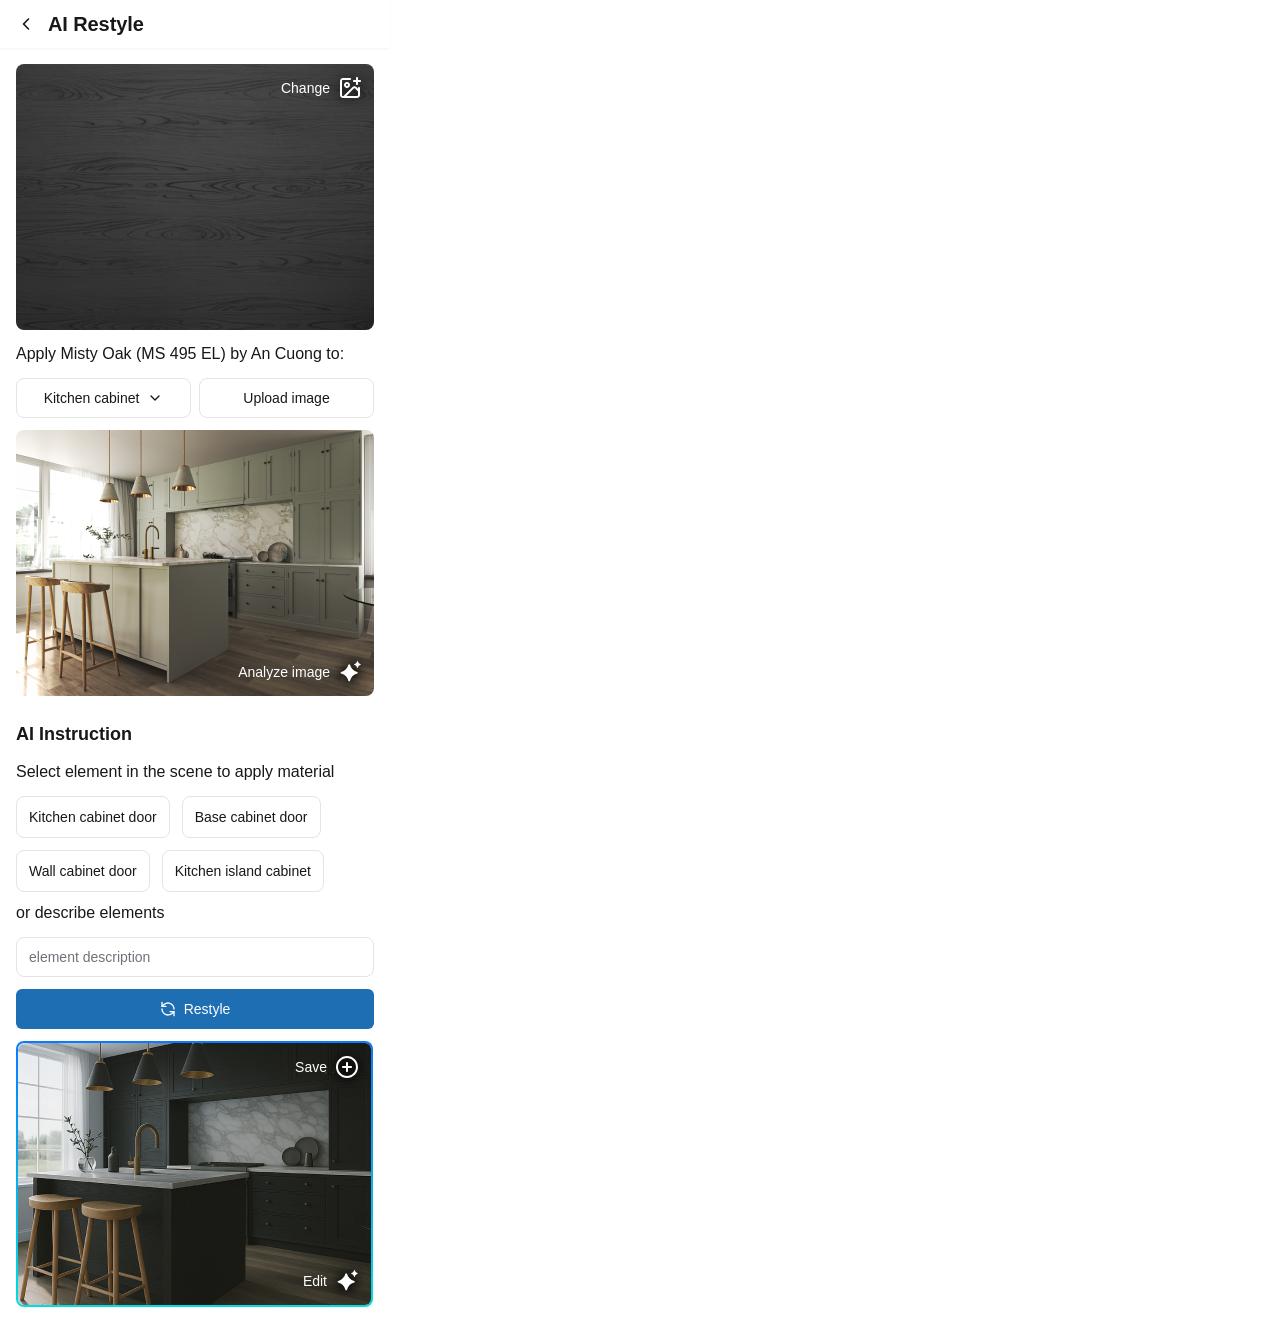
==== ai-restyle/index.html @ 84a495b2 "Initial commit: Add all files" ====
<!DOCTYPE html>
<html lang="en">
<head>
  <meta charset="UTF-8">
  <meta http-equiv="X-UA-Compatible" content="IE=edge">
  <meta name="viewport" content="width=device-width, initial-scale=1.0">
  <link rel="stylesheet" href="./vars.css">
  <link rel="stylesheet" href="./style.css">
  
  
  <style>
   a,
   button,
   input,
   select,
   h1,
   h2,
   h3,
   h4,
   h5,
   * {
       box-sizing: border-box;
       margin: 0;
       padding: 0;
       border: none;
       text-decoration: none;
       background: none;
   
       -webkit-font-smoothing: antialiased;
   }
   
   menu, ol, ul {
       list-style-type: none;
       margin: 0;
       padding: 0;
   }
   </style>
  <title>Document</title>
</head>
<body>
  <div class="restyle">
    <div class="nav-bar-top">
      <div class="header-1280">
        <img class="back-icon" src="back-icon0.svg" />
        <div class="ai-restyle">AI Restyle</div>
      </div>
    </div>
    <div class="content">
      <div class="image">
        <img class="image2" src="image1.png" />
        <div class="button">
          <input type="file" id="first-image-upload" accept="image/*" style="display: none;">
          <label for="first-image-upload" class="change-label">
            <div class="change">Change</div>
            <div class="icon-wrapper">
              <img class="icon-image-plus" src="icon-image-plus0.svg" />
            </div>
          </label>
        </div>
      </div>
      <div class="apply-misty-oak-ms-495-el-by-an-cuong-to">
        Apply Misty Oak (MS 495 EL) by An Cuong to:
      </div>
      <div class="content2">
        <div class="button2 dropdown">
          <div class="kitchen-cabinet">Kitchen cabinet</div>
          <img class="icon-chevron-down" src="icon-chevron-down0.svg" />
          <div class="dropdown-menu">
            <div class="dropdown-item">Kitchen cabinet</div>
            <div class="dropdown-item">Living room cabinet</div>
            <div class="dropdown-item">Bedroom cabinet</div>
            <div class="dropdown-item">Bathroom cabinet</div>
            <div class="dropdown-item">Office cabinet</div>
          </div>
        </div>
        <div class="button3">
          <input type="file" id="image-upload" accept="image/*" style="display: none;">
          <label for="image-upload" class="upload-label">
            <div class="continue">Upload image</div>
          </label>
        </div>
      </div>
      <div class="image">
        <img class="image2" src="image3.png" />
        <div class="button4">
          <div class="analyze-image">Analyze image</div>
          <div class="icon-wrapper">
            <img class="clik-ai-icon" src="clik-ai-icon0.svg" />
          </div>
        </div>
      </div>
      <div class="ai">
        <div class="ai-instruction">AI Instruction</div>
        <div class="select-element-in-the-scene-to-apply-material">
          Select element in the scene to apply material
        </div>
        <div class="list">
          <div class="item">
            <div class="kitchen-cabinet-door">Kitchen cabinet door</div>
          </div>
          <div class="item">
            <div class="base-cabinet-door">Base cabinet door</div>
          </div>
          <div class="item">
            <div class="wall-cabinet-door">Wall cabinet door</div>
          </div>
          <div class="item">
            <div class="kitchen-island-cabinet">Kitchen island cabinet</div>
          </div>
        </div>
        <div class="or-describe-elements">or describe elements</div>
        <div class="button5">
          <input type="text" class="element-description" placeholder="element description">
        </div>
        <div class="button6">
          <img class="icon-refresh-ccw" src="icon-refresh-ccw0.svg" />
          <div class="login-with-email">Restyle</div>
        </div>
        <div class="image3">
          <img class="image4" src="image5.png" />
          <div class="button7">
            <div class="edit">Edit</div>
            <div class="icon-wrapper">
              <img class="clik-ai-icon2" src="clik-ai-icon1.svg" />
            </div>
          </div>
          <div class="button">
            <div class="save">Save</div>
            <div class="icon-wrapper">
              <img class="icon-plus-circle" src="icon-plus-circle0.svg" />
            </div>
          </div>
        </div>
      </div>
    </div>
  </div>
  
  <script>
    document.addEventListener('DOMContentLoaded', function() {
      // Xử lý dropdown
      const dropdown = document.querySelector('.dropdown');
      const dropdownItems = document.querySelectorAll('.dropdown-item');
      const selectedText = dropdown.querySelector('.kitchen-cabinet');

      dropdown.addEventListener('click', function(e) {
        e.stopPropagation();
        this.classList.toggle('active');
      });

      dropdownItems.forEach(item => {
        item.addEventListener('click', function(e) {
          e.stopPropagation();
          selectedText.textContent = this.textContent;
          dropdown.classList.remove('active');
        });
      });

      // Đóng dropdown khi click ra ngoài
      document.addEventListener('click', function() {
        dropdown.classList.remove('active');
      });

      // Xử lý upload ảnh cho nút Change
      const firstImageUpload = document.getElementById('first-image-upload');
      const firstPreviewImage = document.querySelectorAll('.image2')[0];

      firstImageUpload.addEventListener('change', function(e) {
        const file = e.target.files[0];
        if (file) {
          // Kiểm tra xem file có phải là ảnh không
          if (!file.type.startsWith('image/')) {
            alert('Please select an image file');
            return;
          }

          // Kiểm tra kích thước file (giới hạn 5MB)
          if (file.size > 5 * 1024 * 1024) {
            alert('File size should be less than 5MB');
            return;
          }

          const reader = new FileReader();
          reader.onload = function(e) {
            firstPreviewImage.src = e.target.result;
          };
          reader.readAsDataURL(file);
        }
      });

      // Xử lý upload ảnh cho nút Upload image
      const imageUpload = document.getElementById('image-upload');
      const previewImage = document.querySelectorAll('.image2')[1];

      imageUpload.addEventListener('change', function(e) {
        const file = e.target.files[0];
        if (file) {
          // Kiểm tra xem file có phải là ảnh không
          if (!file.type.startsWith('image/')) {
            alert('Please select an image file');
            return;
          }

          // Kiểm tra kích thước file (giới hạn 5MB)
          if (file.size > 5 * 1024 * 1024) {
            alert('File size should be less than 5MB');
            return;
          }

          const reader = new FileReader();
          reader.onload = function(e) {
            previewImage.src = e.target.result;
          };
          reader.readAsDataURL(file);
        }
      });

      // Xử lý items
      const items = document.querySelectorAll('.item');
      
      items.forEach(item => {
        item.addEventListener('click', function() {
          this.classList.toggle('selected');
        });
      });
    });
  </script>
</body>
</html>
---- ai-restyle/vars.css ----
/* Figma Styles of your File */
:root {
  /* Colors */
  --bg-picture: linear-gradient(
    180deg,
    rgba(24, 27, 52, 1) 0%,
    rgba(24, 27, 52, 0.8) 12.5%,
    rgba(24, 27, 52, 0.8) 73.95833134651184%,
    rgba(24, 27, 52, 1) 100%
  );
  --glass1: linear-gradient(
      205.56deg,
      rgba(0, 232, 204, 0.1) 0%,
      rgba(255, 255, 255, 0) 100%
    ),
    linear-gradient(
      to left,
      rgba(255, 255, 255, 0.12),
      rgba(255, 255, 255, 0.12)
    );
  --glass2: linear-gradient(
      205.56deg,
      rgba(232, 153, 0, 0.1) 0%,
      rgba(255, 255, 255, 0) 100%
    ),
    linear-gradient(
      to left,
      rgba(255, 255, 255, 0.12),
      rgba(255, 255, 255, 0.12)
    );
  --glass3: linear-gradient(
      205.56deg,
      rgba(116, 0, 232, 0.1) 0%,
      rgba(255, 255, 255, 0) 100%
    ),
    linear-gradient(
      to left,
      rgba(255, 255, 255, 0.12),
      rgba(255, 255, 255, 0.12)
    );
  --red: #d62a13;
  --bg-lv2: #2d2d2d;
  --moodboard-shade-02: #222222;
  --moodboard-shade-02-5: rgba(34, 34, 34, 0.05);
  --moodboard-shade-02-10: rgba(34, 34, 34, 0.1);
  --moodboard-neutral-01: #f7f7f7;
  --moodboard-neutral-02: #ebebeb;
  --moodboard-neutral-03: #dddddd;
  --moodboard-neutral-04: #d3d3d3;
  --moodboard-neutral-05: #c2c2c2;
  --moodboard-neutral-06: #b0b0b0;
  --moodboard-neutral-07: #717171;
  --moodboard-neutral-08: #5e5e5e;
  --moodboard-primary-01: #f6475f;
  --moodboard-primary-02: #ff385c;
  --moodboard-gradient-01: radial-gradient(
      closest-side,
      rgba(235, 76, 96, 1) 0%,
      rgba(235, 76, 96, 1) 48.44162464141846%,
      rgba(235, 76, 96, 1) 100%
    ),
    radial-gradient(
      closest-side,
      rgba(199, 45, 101, 1) 0%,
      rgba(210, 55, 96, 1) 48.44162464141846%,
      rgba(210, 55, 85, 1) 100%
    ),
    radial-gradient(
      closest-side,
      rgba(199, 45, 101, 1) 0%,
      rgba(210, 55, 96, 1) 48.44162464141846%,
      rgba(210, 55, 85, 1) 100%
    );
  --moodboard-gradient-02: radial-gradient(
    closest-side,
    rgba(211, 55, 83, 1) 0%,
    rgba(209, 54, 96, 1) 52.83483862876892%,
    rgba(199, 45, 101, 1) 100%
  );
  --moodboard-gradient-03: radial-gradient(
      closest-side,
      rgba(199, 45, 101, 1) 0%,
      rgba(210, 55, 96, 1) 48.44162464141846%,
      rgba(210, 55, 85, 1) 100%
    ),
    radial-gradient(
      closest-side,
      rgba(199, 45, 101, 1) 0%,
      rgba(210, 55, 96, 1) 48.44162464141846%,
      rgba(210, 55, 85, 1) 100%
    );
  --moodboard-error-01: #fef8f6;
  --moodboard-error-02: #c13515;
  --moodboard-accent-01: #f6d7df;
  --moodboard-accent-02: #d03660;
  --moodboard-discounts: #008a05;
  --moodboard-link: #004cc4;
  --moodboard-shade-01: #ffffff;
  --gradient-blue-cyan: linear-gradient(
    180deg,
    rgba(10, 122, 255, 1) 0%,
    rgba(0, 223, 224, 1) 100%
  );
  --gradient-cyan-yellow: linear-gradient(
    180deg,
    rgba(0, 232, 233, 1) 0%,
    rgba(255, 191, 0, 1) 100%
  );
  --gradient-yellow-red: linear-gradient(
    180deg,
    rgba(255, 190, 0, 1) 0%,
    rgba(255, 74, 64, 1) 100%
  );
  --gradient-red-pink: linear-gradient(
    90.24deg,
    rgba(254, 73, 64, 1) 0%,
    rgba(250, 23, 214, 1) 100%
  );
  --gradient-pink-blue: linear-gradient(
    90.24deg,
    rgba(250, 23, 214, 1) 0%,
    rgba(64, 94, 254, 1) 100%
  );
  --txt-light-title-primary-181b34: #181b34;
  --txt-light-description: #222222;
  --txt-light-note: #dddddd;
  --txt-light-hightlight: #0071e3;
  --txt-dark-title-primary-f5f5f7: #f5f5f7;
  --txt-dark-description-eceff8: #eceff8;
  --txt-dark-highlight: #0a84ff;
  --bg-light-ffffff: #ffffff;
  --bg-light-primary-f5f5f7: #f5f5f7;
  --bg-light-secondary-eceff8: #eceff8;
  --bg-light-tertiary: #5a769d;
  --bg-dark-primary-181b34: #181b34;
  --views-recessed: linear-gradient(
      to left,
      rgba(208, 208, 208, 0.5),
      rgba(208, 208, 208, 0.5)
    ),
    linear-gradient(to left, rgba(0, 0, 0, 0.1), rgba(0, 0, 0, 0.1));
  --views-lighter: linear-gradient(
      to left,
      rgba(94, 94, 94, 0.13),
      rgba(94, 94, 94, 0.13)
    ),
    linear-gradient(
      to left,
      rgba(255, 255, 255, 0.07),
      rgba(255, 255, 255, 0.07)
    );
  --views-darker: linear-gradient(
      to left,
      rgba(0, 0, 0, 0.08),
      rgba(0, 0, 0, 0.08)
    ),
    linear-gradient(
      to left,
      rgba(214, 214, 214, 0.48),
      rgba(214, 214, 214, 0.48)
    );
  --views-ultra-dark: linear-gradient(
      to left,
      rgba(0, 0, 0, 0.1),
      rgba(0, 0, 0, 0.1)
    ),
    linear-gradient(
      to left,
      rgba(218, 218, 218, 0.92),
      rgba(218, 218, 218, 0.92)
    );
  --views-stroke-recessed-specular: rgba(0, 0, 0, 0);
  --windows-glass: rgba(128, 128, 128, 0.3);
  --windows-stroke-glass-specular: linear-gradient(
    156.52deg,
    rgba(255, 255, 255, 0.4) 0%,
    rgba(255, 255, 255, 0) 40.56868255138397%,
    rgba(255, 255, 255, 0) 57.43719935417175%,
    rgba(255, 255, 255, 0.1) 100%
  );
  --colors-red: #ff3b30;
  --colors-red-dark: #ff453a;
  --colors-orange: #ff9500;
  --colors-orange-dark: #ff9f0a;
  --colors-yellow: #ffcc00;
  --colors-yellow-dark: #ffd60a;
  --colors-green: #34c759;
  --colors-green-dark: #30d158;
  --colors-mint: #00c7be;
  --colors-mint-dark: #63e6e2;
  --colors-teal: #30b0c7;
  --colors-teal-dark: #40cbe0;
  --colors-cyan: #32ade6;
  --colors-cyan-dark: #64d2ff;
  --colors-blue: #007aff;
  --colors-blue-dark: #0a84ff;
  --colors-indigo: #5856d6;
  --colors-indigo-dark: #5e5ce6;
  --colors-purple: #af52de;
  --colors-purple-dark: #bf5af2;
  --colors-pink: #ff2d55;
  --colors-pink-dark: #ff375f;
  --colors-brown: #a2845e;
  --colors-brown-dark: #ac8e68;

  /* Fonts */
  /* Effects */
  --blur-shadow-big-box-shadow: 0px 40px 80px 0px rgba(0, 0, 0, 0.32),
    0px 6px 8px 0px rgba(0, 0, 0, 0.08);
  --blur-shadow-big-backdrop-filter: blur(50px);
  --blur-shadow-small-box-shadow: 0px 2px 4px 0px rgba(0, 0, 0, 0.16);
  --blur-shadow-small-backdrop-filter: blur(50px);
  --blur-shadow-medium-box-shadow: 0px 8px 16px 0px rgba(0, 0, 0, 0.32),
    0px 2px 4px 0px rgba(0, 0, 0, 0.08);
  --blur-shadow-medium-backdrop-filter: blur(50px);
  --shadow-blue-1-box-shadow: 0px 7px 15px 0px rgba(0, 98, 255, 0.1),
    0px 27px 27px 0px rgba(0, 98, 255, 0.09),
    0px 60px 36px 0px rgba(0, 98, 255, 0.05),
    0px 106px 42px 0px rgba(0, 98, 255, 0.01),
    0px 166px 46px 0px rgba(0, 98, 255, 0);
  --shadow-blue-1-backdrop-filter: blur(11px);
  --s2-box-shadow: 0px 1px 16px 0px rgba(0, 0, 0, 0.24);
  --s2-backdrop-filter: blur(24px);
  --icon-box-shadow: 0px 2px 8px 0px rgba(0, 0, 0, 0.8);
  --trip-showai-elevation-01-box-shadow: 0px 4px 18px 0px rgba(0, 0, 0, 0.17);
  --trip-showai-elevation-02-box-shadow: 0px 1px 5px -363px rgba(0, 0, 0, 0.19);
  --trip-showai-elevation-03-box-shadow: 0px 6px 16px 0px rgba(0, 0, 0, 0.12);
}
/* Figma Color Variables of your File */
[data-variable-collection-mode="darkmode"] {
  /* darkmode */
  --trip-gradien-01: #d33753;
  --min-light: #eeeeee;
  --stroke1: rgba(255, 255, 255, 0.18);
  --bg-02: #0c0c0c;
  --bg-blue1: #f2f8fe;
  --bg-blue2: #e6f1fc;
}

:root,
[data-collection-mode="mode-1"] {
  /* mode-1 */
  --color: #ffffff;
  --color-2: #ffffff;
  --color-3: #ffffff;
  --bg1: #383838;
  --clik-1: #1e6eb4;
  --clik-2: #28c8f0;
}

[data-material-theme-mode="light"] {
  /* light */
  --schemes-primary: #37618e;
  --schemes-surface-tint: #37618e;
  --schemes-on-primary: #ffffff;
  --schemes-primary-container: #d2e4ff;
  --schemes-on-primary-container: #1b4975;
  --schemes-secondary: #535f70;
  --schemes-on-secondary: #ffffff;
  --schemes-secondary-container: #d7e3f8;
  --schemes-on-secondary-container: #3c4858;
  --schemes-tertiary: #6b5778;
  --schemes-on-tertiary: #ffffff;
  --schemes-tertiary-container: #f3daff;
  --schemes-on-tertiary-container: #533f5f;
  --schemes-error: #ba1a1a;
  --schemes-on-error: #ffffff;
  --schemes-error-container: #ffdad6;
  --schemes-on-error-container: #93000a;
  --schemes-background: #f8f9ff;
  --schemes-on-background: #191c20;
  --schemes-surface: #f8f9ff;
  --schemes-on-surface: #191c20;
  --schemes-surface-variant: #dfe2eb;
  --schemes-on-surface-variant: #43474e;
  --schemes-outline: #73777f;
  --schemes-outline-variant: #c3c6cf;
  --schemes-shadow: #000000;
  --schemes-scrim: #000000;
  --schemes-inverse-surface: #2e3135;
  --schemes-inverse-on-surface: #eff0f7;
  --schemes-inverse-primary: #a1c9fd;
  --schemes-primary-fixed: #d2e4ff;
  --schemes-on-primary-fixed: #001c37;
  --schemes-primary-fixed-dim: #a1c9fd;
  --schemes-on-primary-fixed-variant: #1b4975;
  --schemes-secondary-fixed: #d7e3f8;
  --schemes-on-secondary-fixed: #101c2b;
  --schemes-secondary-fixed-dim: #bbc7db;
  --schemes-on-secondary-fixed-variant: #3c4858;
  --schemes-tertiary-fixed: #f3daff;
  --schemes-on-tertiary-fixed: #251431;
  --schemes-tertiary-fixed-dim: #d7bee4;
  --schemes-on-tertiary-fixed-variant: #533f5f;
  --schemes-surface-dim: #d8dae0;
  --schemes-surface-bright: #f8f9ff;
  --schemes-surface-container-lowest: #ffffff;
  --schemes-surface-container-low: #f2f3fa;
  --schemes-surface-container: #eceef4;
  --schemes-surface-container-high: #e7e8ee;
  --schemes-surface-container-highest: #e1e2e8;
  --state-layers-primary-opacity-08: rgba(55, 97, 142, 0.08);
  --state-layers-surface-tint-opacity-08: rgba(55, 97, 142, 0.08);
  --state-layers-on-primary-opacity-08: rgba(255, 255, 255, 0.08);
  --state-layers-primary-container-opacity-08: rgba(210, 228, 255, 0.08);
  --state-layers-on-primary-container-opacity-08: rgba(27, 73, 117, 0.08);
  --state-layers-secondary-opacity-08: rgba(83, 95, 112, 0.08);
  --state-layers-on-secondary-opacity-08: rgba(255, 255, 255, 0.08);
  --state-layers-secondary-container-opacity-08: rgba(215, 227, 248, 0.08);
  --state-layers-on-secondary-container-opacity-08: rgba(60, 72, 88, 0.08);
  --state-layers-tertiary-opacity-08: rgba(107, 87, 120, 0.08);
  --state-layers-on-tertiary-opacity-08: rgba(255, 255, 255, 0.08);
  --state-layers-tertiary-container-opacity-08: rgba(243, 218, 255, 0.08);
  --state-layers-on-tertiary-container-opacity-08: rgba(83, 63, 95, 0.08);
  --state-layers-error-opacity-08: rgba(186, 26, 26, 0.08);
  --state-layers-on-error-opacity-08: rgba(255, 255, 255, 0.08);
  --state-layers-error-container-opacity-08: rgba(255, 218, 214, 0.08);
  --state-layers-on-error-container-opacity-08: rgba(147, 0, 10, 0.08);
  --state-layers-background-opacity-08: rgba(248, 249, 255, 0.08);
  --state-layers-on-background-opacity-08: rgba(25, 28, 32, 0.08);
  --state-layers-surface-opacity-08: rgba(248, 249, 255, 0.08);
  --state-layers-on-surface-opacity-08: rgba(25, 28, 32, 0.08);
  --state-layers-surface-variant-opacity-08: rgba(223, 226, 235, 0.08);
  --state-layers-on-surface-variant-opacity-08: rgba(67, 71, 78, 0.08);
  --state-layers-outline-opacity-08: rgba(115, 119, 127, 0.08);
  --state-layers-outline-variant-opacity-08: rgba(195, 198, 207, 0.08);
  --state-layers-shadow-opacity-08: rgba(0, 0, 0, 0.08);
  --state-layers-scrim-opacity-08: rgba(0, 0, 0, 0.08);
  --state-layers-inverse-surface-opacity-08: rgba(46, 49, 53, 0.08);
  --state-layers-inverse-on-surface-opacity-08: rgba(239, 240, 247, 0.08);
  --state-layers-inverse-primary-opacity-08: rgba(161, 201, 253, 0.08);
  --state-layers-primary-fixed-opacity-08: rgba(210, 228, 255, 0.08);
  --state-layers-on-primary-fixed-opacity-08: rgba(0, 28, 55, 0.08);
  --state-layers-primary-fixed-dim-opacity-08: rgba(161, 201, 253, 0.08);
  --state-layers-on-primary-fixed-variant-opacity-08: rgba(27, 73, 117, 0.08);
  --state-layers-secondary-fixed-opacity-08: rgba(215, 227, 248, 0.08);
  --state-layers-on-secondary-fixed-opacity-08: rgba(16, 28, 43, 0.08);
  --state-layers-secondary-fixed-dim-opacity-08: rgba(187, 199, 219, 0.08);
  --state-layers-on-secondary-fixed-variant-opacity-08: rgba(60, 72, 88, 0.08);
  --state-layers-tertiary-fixed-opacity-08: rgba(243, 218, 255, 0.08);
  --state-layers-on-tertiary-fixed-opacity-08: rgba(37, 20, 49, 0.08);
  --state-layers-tertiary-fixed-dim-opacity-08: rgba(215, 190, 228, 0.08);
  --state-layers-on-tertiary-fixed-variant-opacity-08: rgba(83, 63, 95, 0.08);
  --state-layers-surface-dim-opacity-08: rgba(216, 218, 224, 0.08);
  --state-layers-surface-bright-opacity-08: rgba(248, 249, 255, 0.08);
  --state-layers-surface-container-lowest-opacity-08: rgba(255, 255, 255, 0.08);
  --state-layers-surface-container-low-opacity-08: rgba(242, 243, 250, 0.08);
  --state-layers-surface-container-opacity-08: rgba(236, 238, 244, 0.08);
  --state-layers-surface-container-high-opacity-08: rgba(231, 232, 238, 0.08);
  --state-layers-surface-container-highest-opacity-08: rgba(
    225,
    226,
    232,
    0.08
  );
  --state-layers-primary-opacity-10: rgba(55, 97, 142, 0.1);
  --state-layers-surface-tint-opacity-10: rgba(55, 97, 142, 0.1);
  --state-layers-on-primary-opacity-10: rgba(255, 255, 255, 0.1);
  --state-layers-primary-container-opacity-10: rgba(210, 228, 255, 0.1);
  --state-layers-on-primary-container-opacity-10: rgba(27, 73, 117, 0.1);
  --state-layers-secondary-opacity-10: rgba(83, 95, 112, 0.1);
  --state-layers-on-secondary-opacity-10: rgba(255, 255, 255, 0.1);
  --state-layers-secondary-container-opacity-10: rgba(215, 227, 248, 0.1);
  --state-layers-on-secondary-container-opacity-10: rgba(60, 72, 88, 0.1);
  --state-layers-tertiary-opacity-10: rgba(107, 87, 120, 0.1);
  --state-layers-on-tertiary-opacity-10: rgba(255, 255, 255, 0.1);
  --state-layers-tertiary-container-opacity-10: rgba(243, 218, 255, 0.1);
  --state-layers-on-tertiary-container-opacity-10: rgba(83, 63, 95, 0.1);
  --state-layers-error-opacity-10: rgba(186, 26, 26, 0.1);
  --state-layers-on-error-opacity-10: rgba(255, 255, 255, 0.1);
  --state-layers-error-container-opacity-10: rgba(255, 218, 214, 0.1);
  --state-layers-on-error-container-opacity-10: rgba(147, 0, 10, 0.1);
  --state-layers-background-opacity-10: rgba(248, 249, 255, 0.1);
  --state-layers-on-background-opacity-10: rgba(25, 28, 32, 0.1);
  --state-layers-surface-opacity-10: rgba(248, 249, 255, 0.1);
  --state-layers-on-surface-opacity-10: rgba(25, 28, 32, 0.1);
  --state-layers-surface-variant-opacity-10: rgba(223, 226, 235, 0.1);
  --state-layers-on-surface-variant-opacity-10: rgba(67, 71, 78, 0.1);
  --state-layers-outline-opacity-10: rgba(115, 119, 127, 0.1);
  --state-layers-outline-variant-opacity-10: rgba(195, 198, 207, 0.1);
  --state-layers-shadow-opacity-10: rgba(0, 0, 0, 0.1);
  --state-layers-scrim-opacity-10: rgba(0, 0, 0, 0.1);
  --state-layers-inverse-surface-opacity-10: rgba(46, 49, 53, 0.1);
  --state-layers-inverse-on-surface-opacity-10: rgba(239, 240, 247, 0.1);
  --state-layers-inverse-primary-opacity-10: rgba(161, 201, 253, 0.1);
  --state-layers-primary-fixed-opacity-10: rgba(210, 228, 255, 0.1);
  --state-layers-on-primary-fixed-opacity-10: rgba(0, 28, 55, 0.1);
  --state-layers-primary-fixed-dim-opacity-10: rgba(161, 201, 253, 0.1);
  --state-layers-on-primary-fixed-variant-opacity-10: rgba(27, 73, 117, 0.1);
  --state-layers-secondary-fixed-opacity-10: rgba(215, 227, 248, 0.1);
  --state-layers-on-secondary-fixed-opacity-10: rgba(16, 28, 43, 0.1);
  --state-layers-secondary-fixed-dim-opacity-10: rgba(187, 199, 219, 0.1);
  --state-layers-on-secondary-fixed-variant-opacity-10: rgba(60, 72, 88, 0.1);
  --state-layers-tertiary-fixed-opacity-10: rgba(243, 218, 255, 0.1);
  --state-layers-on-tertiary-fixed-opacity-10: rgba(37, 20, 49, 0.1);
  --state-layers-tertiary-fixed-dim-opacity-10: rgba(215, 190, 228, 0.1);
  --state-layers-on-tertiary-fixed-variant-opacity-10: rgba(83, 63, 95, 0.1);
  --state-layers-surface-dim-opacity-10: rgba(216, 218, 224, 0.1);
  --state-layers-surface-bright-opacity-10: rgba(248, 249, 255, 0.1);
  --state-layers-surface-container-lowest-opacity-10: rgba(255, 255, 255, 0.1);
  --state-layers-surface-container-low-opacity-10: rgba(242, 243, 250, 0.1);
  --state-layers-surface-container-opacity-10: rgba(236, 238, 244, 0.1);
  --state-layers-surface-container-high-opacity-10: rgba(231, 232, 238, 0.1);
  --state-layers-surface-container-highest-opacity-10: rgba(225, 226, 232, 0.1);
  --state-layers-primary-opacity-16: rgba(55, 97, 142, 0.16);
  --state-layers-surface-tint-opacity-16: rgba(55, 97, 142, 0.16);
  --state-layers-on-primary-opacity-16: rgba(255, 255, 255, 0.16);
  --state-layers-primary-container-opacity-16: rgba(210, 228, 255, 0.16);
  --state-layers-on-primary-container-opacity-16: rgba(27, 73, 117, 0.16);
  --state-layers-secondary-opacity-16: rgba(83, 95, 112, 0.16);
  --state-layers-on-secondary-opacity-16: rgba(255, 255, 255, 0.16);
  --state-layers-secondary-container-opacity-16: rgba(215, 227, 248, 0.16);
  --state-layers-on-secondary-container-opacity-16: rgba(60, 72, 88, 0.16);
  --state-layers-tertiary-opacity-16: rgba(107, 87, 120, 0.16);
  --state-layers-on-tertiary-opacity-16: rgba(255, 255, 255, 0.16);
  --state-layers-tertiary-container-opacity-16: rgba(243, 218, 255, 0.16);
  --state-layers-on-tertiary-container-opacity-16: rgba(83, 63, 95, 0.16);
  --state-layers-error-opacity-16: rgba(186, 26, 26, 0.16);
  --state-layers-on-error-opacity-16: rgba(255, 255, 255, 0.16);
  --state-layers-error-container-opacity-16: rgba(255, 218, 214, 0.16);
  --state-layers-on-error-container-opacity-16: rgba(147, 0, 10, 0.16);
  --state-layers-background-opacity-16: rgba(248, 249, 255, 0.16);
  --state-layers-on-background-opacity-16: rgba(25, 28, 32, 0.16);
  --state-layers-surface-opacity-16: rgba(248, 249, 255, 0.16);
  --state-layers-on-surface-opacity-16: rgba(25, 28, 32, 0.16);
  --state-layers-surface-variant-opacity-16: rgba(223, 226, 235, 0.16);
  --state-layers-on-surface-variant-opacity-16: rgba(67, 71, 78, 0.16);
  --state-layers-outline-opacity-16: rgba(115, 119, 127, 0.16);
  --state-layers-outline-variant-opacity-16: rgba(195, 198, 207, 0.16);
  --state-layers-shadow-opacity-16: rgba(0, 0, 0, 0.16);
  --state-layers-scrim-opacity-16: rgba(0, 0, 0, 0.16);
  --state-layers-inverse-surface-opacity-16: rgba(46, 49, 53, 0.16);
  --state-layers-inverse-on-surface-opacity-16: rgba(239, 240, 247, 0.16);
  --state-layers-inverse-primary-opacity-16: rgba(161, 201, 253, 0.16);
  --state-layers-primary-fixed-opacity-16: rgba(210, 228, 255, 0.16);
  --state-layers-on-primary-fixed-opacity-16: rgba(0, 28, 55, 0.16);
  --state-layers-primary-fixed-dim-opacity-16: rgba(161, 201, 253, 0.16);
  --state-layers-on-primary-fixed-variant-opacity-16: rgba(27, 73, 117, 0.16);
  --state-layers-secondary-fixed-opacity-16: rgba(215, 227, 248, 0.16);
  --state-layers-on-secondary-fixed-opacity-16: rgba(16, 28, 43, 0.16);
  --state-layers-secondary-fixed-dim-opacity-16: rgba(187, 199, 219, 0.16);
  --state-layers-on-secondary-fixed-variant-opacity-16: rgba(60, 72, 88, 0.16);
  --state-layers-tertiary-fixed-opacity-16: rgba(243, 218, 255, 0.16);
  --state-layers-on-tertiary-fixed-opacity-16: rgba(37, 20, 49, 0.16);
  --state-layers-tertiary-fixed-dim-opacity-16: rgba(215, 190, 228, 0.16);
  --state-layers-on-tertiary-fixed-variant-opacity-16: rgba(83, 63, 95, 0.16);
  --state-layers-surface-dim-opacity-16: rgba(216, 218, 224, 0.16);
  --state-layers-surface-bright-opacity-16: rgba(248, 249, 255, 0.16);
  --state-layers-surface-container-lowest-opacity-16: rgba(255, 255, 255, 0.16);
  --state-layers-surface-container-low-opacity-16: rgba(242, 243, 250, 0.16);
  --state-layers-surface-container-opacity-16: rgba(236, 238, 244, 0.16);
  --state-layers-surface-container-high-opacity-16: rgba(231, 232, 238, 0.16);
  --state-layers-surface-container-highest-opacity-16: rgba(
    225,
    226,
    232,
    0.16
  );
}

[data-material-theme-mode="light-high-contrast"] {
  /* light-high-contrast */
  --schemes-primary: #002d52;
  --schemes-surface-tint: #37618e;
  --schemes-on-primary: #ffffff;
  --schemes-primary-container: #1e4b78;
  --schemes-on-primary-container: #ffffff;
  --schemes-secondary: #212d3c;
  --schemes-on-secondary: #ffffff;
  --schemes-secondary-container: #3e4a5a;
  --schemes-on-secondary-container: #ffffff;
  --schemes-tertiary: #372543;
  --schemes-on-tertiary: #ffffff;
  --schemes-tertiary-container: #554262;
  --schemes-on-tertiary-container: #ffffff;
  --schemes-error: #600004;
  --schemes-on-error: #ffffff;
  --schemes-error-container: #98000a;
  --schemes-on-error-container: #ffffff;
  --schemes-background: #f8f9ff;
  --schemes-on-background: #191c20;
  --schemes-surface: #f8f9ff;
  --schemes-on-surface: #000000;
  --schemes-surface-variant: #dfe2eb;
  --schemes-on-surface-variant: #000000;
  --schemes-outline: #282c33;
  --schemes-outline-variant: #454951;
  --schemes-shadow: #000000;
  --schemes-scrim: #000000;
  --schemes-inverse-surface: #2e3135;
  --schemes-inverse-on-surface: #ffffff;
  --schemes-inverse-primary: #a1c9fd;
  --schemes-primary-fixed: #1e4b78;
  --schemes-on-primary-fixed: #ffffff;
  --schemes-primary-fixed-dim: #00345d;
  --schemes-on-primary-fixed-variant: #ffffff;
  --schemes-secondary-fixed: #3e4a5a;
  --schemes-on-secondary-fixed: #ffffff;
  --schemes-secondary-fixed-dim: #273343;
  --schemes-on-secondary-fixed-variant: #ffffff;
  --schemes-tertiary-fixed: #554262;
  --schemes-on-tertiary-fixed: #ffffff;
  --schemes-tertiary-fixed-dim: #3e2b4a;
  --schemes-on-tertiary-fixed-variant: #ffffff;
  --schemes-surface-dim: #b7b9bf;
  --schemes-surface-bright: #f8f9ff;
  --schemes-surface-container-lowest: #ffffff;
  --schemes-surface-container-low: #eff0f7;
  --schemes-surface-container: #e1e2e8;
  --schemes-surface-container-high: #d3d4da;
  --schemes-surface-container-highest: #c5c6cc;
  --state-layers-primary-opacity-08: rgba(0, 45, 82, 0.08);
  --state-layers-surface-tint-opacity-08: rgba(55, 97, 142, 0.08);
  --state-layers-on-primary-opacity-08: rgba(255, 255, 255, 0.08);
  --state-layers-primary-container-opacity-08: rgba(30, 75, 120, 0.08);
  --state-layers-on-primary-container-opacity-08: rgba(255, 255, 255, 0.08);
  --state-layers-secondary-opacity-08: rgba(33, 45, 60, 0.08);
  --state-layers-on-secondary-opacity-08: rgba(255, 255, 255, 0.08);
  --state-layers-secondary-container-opacity-08: rgba(62, 74, 90, 0.08);
  --state-layers-on-secondary-container-opacity-08: rgba(255, 255, 255, 0.08);
  --state-layers-tertiary-opacity-08: rgba(55, 37, 67, 0.08);
  --state-layers-on-tertiary-opacity-08: rgba(255, 255, 255, 0.08);
  --state-layers-tertiary-container-opacity-08: rgba(85, 66, 98, 0.08);
  --state-layers-on-tertiary-container-opacity-08: rgba(255, 255, 255, 0.08);
  --state-layers-error-opacity-08: rgba(96, 0, 4, 0.08);
  --state-layers-on-error-opacity-08: rgba(255, 255, 255, 0.08);
  --state-layers-error-container-opacity-08: rgba(152, 0, 10, 0.08);
  --state-layers-on-error-container-opacity-08: rgba(255, 255, 255, 0.08);
  --state-layers-background-opacity-08: rgba(248, 249, 255, 0.08);
  --state-layers-on-background-opacity-08: rgba(25, 28, 32, 0.08);
  --state-layers-surface-opacity-08: rgba(248, 249, 255, 0.08);
  --state-layers-on-surface-opacity-08: rgba(0, 0, 0, 0.08);
  --state-layers-surface-variant-opacity-08: rgba(223, 226, 235, 0.08);
  --state-layers-on-surface-variant-opacity-08: rgba(0, 0, 0, 0.08);
  --state-layers-outline-opacity-08: rgba(40, 44, 51, 0.08);
  --state-layers-outline-variant-opacity-08: rgba(69, 73, 81, 0.08);
  --state-layers-shadow-opacity-08: rgba(0, 0, 0, 0.08);
  --state-layers-scrim-opacity-08: rgba(0, 0, 0, 0.08);
  --state-layers-inverse-surface-opacity-08: rgba(46, 49, 53, 0.08);
  --state-layers-inverse-on-surface-opacity-08: rgba(255, 255, 255, 0.08);
  --state-layers-inverse-primary-opacity-08: rgba(161, 201, 253, 0.08);
  --state-layers-primary-fixed-opacity-08: rgba(30, 75, 120, 0.08);
  --state-layers-on-primary-fixed-opacity-08: rgba(255, 255, 255, 0.08);
  --state-layers-primary-fixed-dim-opacity-08: rgba(0, 52, 93, 0.08);
  --state-layers-on-primary-fixed-variant-opacity-08: rgba(255, 255, 255, 0.08);
  --state-layers-secondary-fixed-opacity-08: rgba(62, 74, 90, 0.08);
  --state-layers-on-secondary-fixed-opacity-08: rgba(255, 255, 255, 0.08);
  --state-layers-secondary-fixed-dim-opacity-08: rgba(39, 51, 67, 0.08);
  --state-layers-on-secondary-fixed-variant-opacity-08: rgba(
    255,
    255,
    255,
    0.08
  );
  --state-layers-tertiary-fixed-opacity-08: rgba(85, 66, 98, 0.08);
  --state-layers-on-tertiary-fixed-opacity-08: rgba(255, 255, 255, 0.08);
  --state-layers-tertiary-fixed-dim-opacity-08: rgba(62, 43, 74, 0.08);
  --state-layers-on-tertiary-fixed-variant-opacity-08: rgba(
    255,
    255,
    255,
    0.08
  );
  --state-layers-surface-dim-opacity-08: rgba(183, 185, 191, 0.08);
  --state-layers-surface-bright-opacity-08: rgba(248, 249, 255, 0.08);
  --state-layers-surface-container-lowest-opacity-08: rgba(255, 255, 255, 0.08);
  --state-layers-surface-container-low-opacity-08: rgba(239, 240, 247, 0.08);
  --state-layers-surface-container-opacity-08: rgba(225, 226, 232, 0.08);
  --state-layers-surface-container-high-opacity-08: rgba(211, 212, 218, 0.08);
  --state-layers-surface-container-highest-opacity-08: rgba(
    197,
    198,
    204,
    0.08
  );
  --state-layers-primary-opacity-10: rgba(0, 45, 82, 0.1);
  --state-layers-surface-tint-opacity-10: rgba(55, 97, 142, 0.1);
  --state-layers-on-primary-opacity-10: rgba(255, 255, 255, 0.1);
  --state-layers-primary-container-opacity-10: rgba(30, 75, 120, 0.1);
  --state-layers-on-primary-container-opacity-10: rgba(255, 255, 255, 0.1);
  --state-layers-secondary-opacity-10: rgba(33, 45, 60, 0.1);
  --state-layers-on-secondary-opacity-10: rgba(255, 255, 255, 0.1);
  --state-layers-secondary-container-opacity-10: rgba(62, 74, 90, 0.1);
  --state-layers-on-secondary-container-opacity-10: rgba(255, 255, 255, 0.1);
  --state-layers-tertiary-opacity-10: rgba(55, 37, 67, 0.1);
  --state-layers-on-tertiary-opacity-10: rgba(255, 255, 255, 0.1);
  --state-layers-tertiary-container-opacity-10: rgba(85, 66, 98, 0.1);
  --state-layers-on-tertiary-container-opacity-10: rgba(255, 255, 255, 0.1);
  --state-layers-error-opacity-10: rgba(96, 0, 4, 0.1);
  --state-layers-on-error-opacity-10: rgba(255, 255, 255, 0.1);
  --state-layers-error-container-opacity-10: rgba(152, 0, 10, 0.1);
  --state-layers-on-error-container-opacity-10: rgba(255, 255, 255, 0.1);
  --state-layers-background-opacity-10: rgba(248, 249, 255, 0.1);
  --state-layers-on-background-opacity-10: rgba(25, 28, 32, 0.1);
  --state-layers-surface-opacity-10: rgba(248, 249, 255, 0.1);
  --state-layers-on-surface-opacity-10: rgba(0, 0, 0, 0.1);
  --state-layers-surface-variant-opacity-10: rgba(223, 226, 235, 0.1);
  --state-layers-on-surface-variant-opacity-10: rgba(0, 0, 0, 0.1);
  --state-layers-outline-opacity-10: rgba(40, 44, 51, 0.1);
  --state-layers-outline-variant-opacity-10: rgba(69, 73, 81, 0.1);
  --state-layers-shadow-opacity-10: rgba(0, 0, 0, 0.1);
  --state-layers-scrim-opacity-10: rgba(0, 0, 0, 0.1);
  --state-layers-inverse-surface-opacity-10: rgba(46, 49, 53, 0.1);
  --state-layers-inverse-on-surface-opacity-10: rgba(255, 255, 255, 0.1);
  --state-layers-inverse-primary-opacity-10: rgba(161, 201, 253, 0.1);
  --state-layers-primary-fixed-opacity-10: rgba(30, 75, 120, 0.1);
  --state-layers-on-primary-fixed-opacity-10: rgba(255, 255, 255, 0.1);
  --state-layers-primary-fixed-dim-opacity-10: rgba(0, 52, 93, 0.1);
  --state-layers-on-primary-fixed-variant-opacity-10: rgba(255, 255, 255, 0.1);
  --state-layers-secondary-fixed-opacity-10: rgba(62, 74, 90, 0.1);
  --state-layers-on-secondary-fixed-opacity-10: rgba(255, 255, 255, 0.1);
  --state-layers-secondary-fixed-dim-opacity-10: rgba(39, 51, 67, 0.1);
  --state-layers-on-secondary-fixed-variant-opacity-10: rgba(
    255,
    255,
    255,
    0.1
  );
  --state-layers-tertiary-fixed-opacity-10: rgba(85, 66, 98, 0.1);
  --state-layers-on-tertiary-fixed-opacity-10: rgba(255, 255, 255, 0.1);
  --state-layers-tertiary-fixed-dim-opacity-10: rgba(62, 43, 74, 0.1);
  --state-layers-on-tertiary-fixed-variant-opacity-10: rgba(255, 255, 255, 0.1);
  --state-layers-surface-dim-opacity-10: rgba(183, 185, 191, 0.1);
  --state-layers-surface-bright-opacity-10: rgba(248, 249, 255, 0.1);
  --state-layers-surface-container-lowest-opacity-10: rgba(255, 255, 255, 0.1);
  --state-layers-surface-container-low-opacity-10: rgba(239, 240, 247, 0.1);
  --state-layers-surface-container-opacity-10: rgba(225, 226, 232, 0.1);
  --state-layers-surface-container-high-opacity-10: rgba(211, 212, 218, 0.1);
  --state-layers-surface-container-highest-opacity-10: rgba(197, 198, 204, 0.1);
  --state-layers-primary-opacity-16: rgba(0, 45, 82, 0.16);
  --state-layers-surface-tint-opacity-16: rgba(55, 97, 142, 0.16);
  --state-layers-on-primary-opacity-16: rgba(255, 255, 255, 0.16);
  --state-layers-primary-container-opacity-16: rgba(30, 75, 120, 0.16);
  --state-layers-on-primary-container-opacity-16: rgba(255, 255, 255, 0.16);
  --state-layers-secondary-opacity-16: rgba(33, 45, 60, 0.16);
  --state-layers-on-secondary-opacity-16: rgba(255, 255, 255, 0.16);
  --state-layers-secondary-container-opacity-16: rgba(62, 74, 90, 0.16);
  --state-layers-on-secondary-container-opacity-16: rgba(255, 255, 255, 0.16);
  --state-layers-tertiary-opacity-16: rgba(55, 37, 67, 0.16);
  --state-layers-on-tertiary-opacity-16: rgba(255, 255, 255, 0.16);
  --state-layers-tertiary-container-opacity-16: rgba(85, 66, 98, 0.16);
  --state-layers-on-tertiary-container-opacity-16: rgba(255, 255, 255, 0.16);
  --state-layers-error-opacity-16: rgba(96, 0, 4, 0.16);
  --state-layers-on-error-opacity-16: rgba(255, 255, 255, 0.16);
  --state-layers-error-container-opacity-16: rgba(152, 0, 10, 0.16);
  --state-layers-on-error-container-opacity-16: rgba(255, 255, 255, 0.16);
  --state-layers-background-opacity-16: rgba(248, 249, 255, 0.16);
  --state-layers-on-background-opacity-16: rgba(25, 28, 32, 0.16);
  --state-layers-surface-opacity-16: rgba(248, 249, 255, 0.16);
  --state-layers-on-surface-opacity-16: rgba(0, 0, 0, 0.16);
  --state-layers-surface-variant-opacity-16: rgba(223, 226, 235, 0.16);
  --state-layers-on-surface-variant-opacity-16: rgba(0, 0, 0, 0.16);
  --state-layers-outline-opacity-16: rgba(40, 44, 51, 0.16);
  --state-layers-outline-variant-opacity-16: rgba(69, 73, 81, 0.16);
  --state-layers-shadow-opacity-16: rgba(0, 0, 0, 0.16);
  --state-layers-scrim-opacity-16: rgba(0, 0, 0, 0.16);
  --state-layers-inverse-surface-opacity-16: rgba(46, 49, 53, 0.16);
  --state-layers-inverse-on-surface-opacity-16: rgba(255, 255, 255, 0.16);
  --state-layers-inverse-primary-opacity-16: rgba(161, 201, 253, 0.16);
  --state-layers-primary-fixed-opacity-16: rgba(30, 75, 120, 0.16);
  --state-layers-on-primary-fixed-opacity-16: rgba(255, 255, 255, 0.16);
  --state-layers-primary-fixed-dim-opacity-16: rgba(0, 52, 93, 0.16);
  --state-layers-on-primary-fixed-variant-opacity-16: rgba(255, 255, 255, 0.16);
  --state-layers-secondary-fixed-opacity-16: rgba(62, 74, 90, 0.16);
  --state-layers-on-secondary-fixed-opacity-16: rgba(255, 255, 255, 0.16);
  --state-layers-secondary-fixed-dim-opacity-16: rgba(39, 51, 67, 0.16);
  --state-layers-on-secondary-fixed-variant-opacity-16: rgba(
    255,
    255,
    255,
    0.16
  );
  --state-layers-tertiary-fixed-opacity-16: rgba(85, 66, 98, 0.16);
  --state-layers-on-tertiary-fixed-opacity-16: rgba(255, 255, 255, 0.16);
  --state-layers-tertiary-fixed-dim-opacity-16: rgba(62, 43, 74, 0.16);
  --state-layers-on-tertiary-fixed-variant-opacity-16: rgba(
    255,
    255,
    255,
    0.16
  );
  --state-layers-surface-dim-opacity-16: rgba(183, 185, 191, 0.16);
  --state-layers-surface-bright-opacity-16: rgba(248, 249, 255, 0.16);
  --state-layers-surface-container-lowest-opacity-16: rgba(255, 255, 255, 0.16);
  --state-layers-surface-container-low-opacity-16: rgba(239, 240, 247, 0.16);
  --state-layers-surface-container-opacity-16: rgba(225, 226, 232, 0.16);
  --state-layers-surface-container-high-opacity-16: rgba(211, 212, 218, 0.16);
  --state-layers-surface-container-highest-opacity-16: rgba(
    197,
    198,
    204,
    0.16
  );
}

[data-material-theme-mode="light-medium-contrast"] {
  /* light-medium-contrast */
  --schemes-primary: #003863;
  --schemes-surface-tint: #37618e;
  --schemes-on-primary: #ffffff;
  --schemes-primary-container: #476f9e;
  --schemes-on-primary-container: #ffffff;
  --schemes-secondary: #2b3747;
  --schemes-on-secondary: #ffffff;
  --schemes-secondary-container: #626e7f;
  --schemes-on-secondary-container: #ffffff;
  --schemes-tertiary: #412f4d;
  --schemes-on-tertiary: #ffffff;
  --schemes-tertiary-container: #7b6587;
  --schemes-on-tertiary-container: #ffffff;
  --schemes-error: #740006;
  --schemes-on-error: #ffffff;
  --schemes-error-container: #cf2c27;
  --schemes-on-error-container: #ffffff;
  --schemes-background: #f8f9ff;
  --schemes-on-background: #191c20;
  --schemes-surface: #f8f9ff;
  --schemes-on-surface: #0e1116;
  --schemes-surface-variant: #dfe2eb;
  --schemes-on-surface-variant: #32363d;
  --schemes-outline: #4e535a;
  --schemes-outline-variant: #696d75;
  --schemes-shadow: #000000;
  --schemes-scrim: #000000;
  --schemes-inverse-surface: #2e3135;
  --schemes-inverse-on-surface: #eff0f7;
  --schemes-inverse-primary: #a1c9fd;
  --schemes-primary-fixed: #476f9e;
  --schemes-on-primary-fixed: #ffffff;
  --schemes-primary-fixed-dim: #2c5784;
  --schemes-on-primary-fixed-variant: #ffffff;
  --schemes-secondary-fixed: #626e7f;
  --schemes-on-secondary-fixed: #ffffff;
  --schemes-secondary-fixed-dim: #4a5666;
  --schemes-on-secondary-fixed-variant: #ffffff;
  --schemes-tertiary-fixed: #7b6587;
  --schemes-on-tertiary-fixed: #ffffff;
  --schemes-tertiary-fixed-dim: #614d6e;
  --schemes-on-tertiary-fixed-variant: #ffffff;
  --schemes-surface-dim: #c5c6cc;
  --schemes-surface-bright: #f8f9ff;
  --schemes-surface-container-lowest: #ffffff;
  --schemes-surface-container-low: #f2f3fa;
  --schemes-surface-container: #e7e8ee;
  --schemes-surface-container-high: #dbdde3;
  --schemes-surface-container-highest: #d0d1d7;
  --state-layers-primary-opacity-08: rgba(0, 56, 99, 0.08);
  --state-layers-surface-tint-opacity-08: rgba(55, 97, 142, 0.08);
  --state-layers-on-primary-opacity-08: rgba(255, 255, 255, 0.08);
  --state-layers-primary-container-opacity-08: rgba(71, 111, 158, 0.08);
  --state-layers-on-primary-container-opacity-08: rgba(255, 255, 255, 0.08);
  --state-layers-secondary-opacity-08: rgba(43, 55, 71, 0.08);
  --state-layers-on-secondary-opacity-08: rgba(255, 255, 255, 0.08);
  --state-layers-secondary-container-opacity-08: rgba(98, 110, 127, 0.08);
  --state-layers-on-secondary-container-opacity-08: rgba(255, 255, 255, 0.08);
  --state-layers-tertiary-opacity-08: rgba(65, 47, 77, 0.08);
  --state-layers-on-tertiary-opacity-08: rgba(255, 255, 255, 0.08);
  --state-layers-tertiary-container-opacity-08: rgba(123, 101, 135, 0.08);
  --state-layers-on-tertiary-container-opacity-08: rgba(255, 255, 255, 0.08);
  --state-layers-error-opacity-08: rgba(116, 0, 6, 0.08);
  --state-layers-on-error-opacity-08: rgba(255, 255, 255, 0.08);
  --state-layers-error-container-opacity-08: rgba(207, 44, 39, 0.08);
  --state-layers-on-error-container-opacity-08: rgba(255, 255, 255, 0.08);
  --state-layers-background-opacity-08: rgba(248, 249, 255, 0.08);
  --state-layers-on-background-opacity-08: rgba(25, 28, 32, 0.08);
  --state-layers-surface-opacity-08: rgba(248, 249, 255, 0.08);
  --state-layers-on-surface-opacity-08: rgba(14, 17, 22, 0.08);
  --state-layers-surface-variant-opacity-08: rgba(223, 226, 235, 0.08);
  --state-layers-on-surface-variant-opacity-08: rgba(50, 54, 61, 0.08);
  --state-layers-outline-opacity-08: rgba(78, 83, 90, 0.08);
  --state-layers-outline-variant-opacity-08: rgba(105, 109, 117, 0.08);
  --state-layers-shadow-opacity-08: rgba(0, 0, 0, 0.08);
  --state-layers-scrim-opacity-08: rgba(0, 0, 0, 0.08);
  --state-layers-inverse-surface-opacity-08: rgba(46, 49, 53, 0.08);
  --state-layers-inverse-on-surface-opacity-08: rgba(239, 240, 247, 0.08);
  --state-layers-inverse-primary-opacity-08: rgba(161, 201, 253, 0.08);
  --state-layers-primary-fixed-opacity-08: rgba(71, 111, 158, 0.08);
  --state-layers-on-primary-fixed-opacity-08: rgba(255, 255, 255, 0.08);
  --state-layers-primary-fixed-dim-opacity-08: rgba(44, 87, 132, 0.08);
  --state-layers-on-primary-fixed-variant-opacity-08: rgba(255, 255, 255, 0.08);
  --state-layers-secondary-fixed-opacity-08: rgba(98, 110, 127, 0.08);
  --state-layers-on-secondary-fixed-opacity-08: rgba(255, 255, 255, 0.08);
  --state-layers-secondary-fixed-dim-opacity-08: rgba(74, 86, 102, 0.08);
  --state-layers-on-secondary-fixed-variant-opacity-08: rgba(
    255,
    255,
    255,
    0.08
  );
  --state-layers-tertiary-fixed-opacity-08: rgba(123, 101, 135, 0.08);
  --state-layers-on-tertiary-fixed-opacity-08: rgba(255, 255, 255, 0.08);
  --state-layers-tertiary-fixed-dim-opacity-08: rgba(97, 77, 110, 0.08);
  --state-layers-on-tertiary-fixed-variant-opacity-08: rgba(
    255,
    255,
    255,
    0.08
  );
  --state-layers-surface-dim-opacity-08: rgba(197, 198, 204, 0.08);
  --state-layers-surface-bright-opacity-08: rgba(248, 249, 255, 0.08);
  --state-layers-surface-container-lowest-opacity-08: rgba(255, 255, 255, 0.08);
  --state-layers-surface-container-low-opacity-08: rgba(242, 243, 250, 0.08);
  --state-layers-surface-container-opacity-08: rgba(231, 232, 238, 0.08);
  --state-layers-surface-container-high-opacity-08: rgba(219, 221, 227, 0.08);
  --state-layers-surface-container-highest-opacity-08: rgba(
    208,
    209,
    215,
    0.08
  );
  --state-layers-primary-opacity-10: rgba(0, 56, 99, 0.1);
  --state-layers-surface-tint-opacity-10: rgba(55, 97, 142, 0.1);
  --state-layers-on-primary-opacity-10: rgba(255, 255, 255, 0.1);
  --state-layers-primary-container-opacity-10: rgba(71, 111, 158, 0.1);
  --state-layers-on-primary-container-opacity-10: rgba(255, 255, 255, 0.1);
  --state-layers-secondary-opacity-10: rgba(43, 55, 71, 0.1);
  --state-layers-on-secondary-opacity-10: rgba(255, 255, 255, 0.1);
  --state-layers-secondary-container-opacity-10: rgba(98, 110, 127, 0.1);
  --state-layers-on-secondary-container-opacity-10: rgba(255, 255, 255, 0.1);
  --state-layers-tertiary-opacity-10: rgba(65, 47, 77, 0.1);
  --state-layers-on-tertiary-opacity-10: rgba(255, 255, 255, 0.1);
  --state-layers-tertiary-container-opacity-10: rgba(123, 101, 135, 0.1);
  --state-layers-on-tertiary-container-opacity-10: rgba(255, 255, 255, 0.1);
  --state-layers-error-opacity-10: rgba(116, 0, 6, 0.1);
  --state-layers-on-error-opacity-10: rgba(255, 255, 255, 0.1);
  --state-layers-error-container-opacity-10: rgba(207, 44, 39, 0.1);
  --state-layers-on-error-container-opacity-10: rgba(255, 255, 255, 0.1);
  --state-layers-background-opacity-10: rgba(248, 249, 255, 0.1);
  --state-layers-on-background-opacity-10: rgba(25, 28, 32, 0.1);
  --state-layers-surface-opacity-10: rgba(248, 249, 255, 0.1);
  --state-layers-on-surface-opacity-10: rgba(14, 17, 22, 0.1);
  --state-layers-surface-variant-opacity-10: rgba(223, 226, 235, 0.1);
  --state-layers-on-surface-variant-opacity-10: rgba(50, 54, 61, 0.1);
  --state-layers-outline-opacity-10: rgba(78, 83, 90, 0.1);
  --state-layers-outline-variant-opacity-10: rgba(105, 109, 117, 0.1);
  --state-layers-shadow-opacity-10: rgba(0, 0, 0, 0.1);
  --state-layers-scrim-opacity-10: rgba(0, 0, 0, 0.1);
  --state-layers-inverse-surface-opacity-10: rgba(46, 49, 53, 0.1);
  --state-layers-inverse-on-surface-opacity-10: rgba(239, 240, 247, 0.1);
  --state-layers-inverse-primary-opacity-10: rgba(161, 201, 253, 0.1);
  --state-layers-primary-fixed-opacity-10: rgba(71, 111, 158, 0.1);
  --state-layers-on-primary-fixed-opacity-10: rgba(255, 255, 255, 0.1);
  --state-layers-primary-fixed-dim-opacity-10: rgba(44, 87, 132, 0.1);
  --state-layers-on-primary-fixed-variant-opacity-10: rgba(255, 255, 255, 0.1);
  --state-layers-secondary-fixed-opacity-10: rgba(98, 110, 127, 0.1);
  --state-layers-on-secondary-fixed-opacity-10: rgba(255, 255, 255, 0.1);
  --state-layers-secondary-fixed-dim-opacity-10: rgba(74, 86, 102, 0.1);
  --state-layers-on-secondary-fixed-variant-opacity-10: rgba(
    255,
    255,
    255,
    0.1
  );
  --state-layers-tertiary-fixed-opacity-10: rgba(123, 101, 135, 0.1);
  --state-layers-on-tertiary-fixed-opacity-10: rgba(255, 255, 255, 0.1);
  --state-layers-tertiary-fixed-dim-opacity-10: rgba(97, 77, 110, 0.1);
  --state-layers-on-tertiary-fixed-variant-opacity-10: rgba(255, 255, 255, 0.1);
  --state-layers-surface-dim-opacity-10: rgba(197, 198, 204, 0.1);
  --state-layers-surface-bright-opacity-10: rgba(248, 249, 255, 0.1);
  --state-layers-surface-container-lowest-opacity-10: rgba(255, 255, 255, 0.1);
  --state-layers-surface-container-low-opacity-10: rgba(242, 243, 250, 0.1);
  --state-layers-surface-container-opacity-10: rgba(231, 232, 238, 0.1);
  --state-layers-surface-container-high-opacity-10: rgba(219, 221, 227, 0.1);
  --state-layers-surface-container-highest-opacity-10: rgba(208, 209, 215, 0.1);
  --state-layers-primary-opacity-16: rgba(0, 56, 99, 0.16);
  --state-layers-surface-tint-opacity-16: rgba(55, 97, 142, 0.16);
  --state-layers-on-primary-opacity-16: rgba(255, 255, 255, 0.16);
  --state-layers-primary-container-opacity-16: rgba(71, 111, 158, 0.16);
  --state-layers-on-primary-container-opacity-16: rgba(255, 255, 255, 0.16);
  --state-layers-secondary-opacity-16: rgba(43, 55, 71, 0.16);
  --state-layers-on-secondary-opacity-16: rgba(255, 255, 255, 0.16);
  --state-layers-secondary-container-opacity-16: rgba(98, 110, 127, 0.16);
  --state-layers-on-secondary-container-opacity-16: rgba(255, 255, 255, 0.16);
  --state-layers-tertiary-opacity-16: rgba(65, 47, 77, 0.16);
  --state-layers-on-tertiary-opacity-16: rgba(255, 255, 255, 0.16);
  --state-layers-tertiary-container-opacity-16: rgba(123, 101, 135, 0.16);
  --state-layers-on-tertiary-container-opacity-16: rgba(255, 255, 255, 0.16);
  --state-layers-error-opacity-16: rgba(116, 0, 6, 0.16);
  --state-layers-on-error-opacity-16: rgba(255, 255, 255, 0.16);
  --state-layers-error-container-opacity-16: rgba(207, 44, 39, 0.16);
  --state-layers-on-error-container-opacity-16: rgba(255, 255, 255, 0.16);
  --state-layers-background-opacity-16: rgba(248, 249, 255, 0.16);
  --state-layers-on-background-opacity-16: rgba(25, 28, 32, 0.16);
  --state-layers-surface-opacity-16: rgba(248, 249, 255, 0.16);
  --state-layers-on-surface-opacity-16: rgba(14, 17, 22, 0.16);
  --state-layers-surface-variant-opacity-16: rgba(223, 226, 235, 0.16);
  --state-layers-on-surface-variant-opacity-16: rgba(50, 54, 61, 0.16);
  --state-layers-outline-opacity-16: rgba(78, 83, 90, 0.16);
  --state-layers-outline-variant-opacity-16: rgba(105, 109, 117, 0.16);
  --state-layers-shadow-opacity-16: rgba(0, 0, 0, 0.16);
  --state-layers-scrim-opacity-16: rgba(0, 0, 0, 0.16);
  --state-layers-inverse-surface-opacity-16: rgba(46, 49, 53, 0.16);
  --state-layers-inverse-on-surface-opacity-16: rgba(239, 240, 247, 0.16);
  --state-layers-inverse-primary-opacity-16: rgba(161, 201, 253, 0.16);
  --state-layers-primary-fixed-opacity-16: rgba(71, 111, 158, 0.16);
  --state-layers-on-primary-fixed-opacity-16: rgba(255, 255, 255, 0.16);
  --state-layers-primary-fixed-dim-opacity-16: rgba(44, 87, 132, 0.16);
  --state-layers-on-primary-fixed-variant-opacity-16: rgba(255, 255, 255, 0.16);
  --state-layers-secondary-fixed-opacity-16: rgba(98, 110, 127, 0.16);
  --state-layers-on-secondary-fixed-opacity-16: rgba(255, 255, 255, 0.16);
  --state-layers-secondary-fixed-dim-opacity-16: rgba(74, 86, 102, 0.16);
  --state-layers-on-secondary-fixed-variant-opacity-16: rgba(
    255,
    255,
    255,
    0.16
  );
  --state-layers-tertiary-fixed-opacity-16: rgba(123, 101, 135, 0.16);
  --state-layers-on-tertiary-fixed-opacity-16: rgba(255, 255, 255, 0.16);
  --state-layers-tertiary-fixed-dim-opacity-16: rgba(97, 77, 110, 0.16);
  --state-layers-on-tertiary-fixed-variant-opacity-16: rgba(
    255,
    255,
    255,
    0.16
  );
  --state-layers-surface-dim-opacity-16: rgba(197, 198, 204, 0.16);
  --state-layers-surface-bright-opacity-16: rgba(248, 249, 255, 0.16);
  --state-layers-surface-container-lowest-opacity-16: rgba(255, 255, 255, 0.16);
  --state-layers-surface-container-low-opacity-16: rgba(242, 243, 250, 0.16);
  --state-layers-surface-container-opacity-16: rgba(231, 232, 238, 0.16);
  --state-layers-surface-container-high-opacity-16: rgba(219, 221, 227, 0.16);
  --state-layers-surface-container-highest-opacity-16: rgba(
    208,
    209,
    215,
    0.16
  );
}

[data-material-theme-mode="dark"] {
  /* dark */
  --schemes-primary: #a1c9fd;
  --schemes-surface-tint: #a1c9fd;
  --schemes-on-primary: #003259;
  --schemes-primary-container: #1b4975;
  --schemes-on-primary-container: #d2e4ff;
  --schemes-secondary: #bbc7db;
  --schemes-on-secondary: #253141;
  --schemes-secondary-container: #3c4858;
  --schemes-on-secondary-container: #d7e3f8;
  --schemes-tertiary: #d7bee4;
  --schemes-on-tertiary: #3b2947;
  --schemes-tertiary-container: #533f5f;
  --schemes-on-tertiary-container: #f3daff;
  --schemes-error: #ffb4ab;
  --schemes-on-error: #690005;
  --schemes-error-container: #93000a;
  --schemes-on-error-container: #ffdad6;
  --schemes-background: #111418;
  --schemes-on-background: #e1e2e8;
  --schemes-surface: #111418;
  --schemes-on-surface: #e1e2e8;
  --schemes-surface-variant: #43474e;
  --schemes-on-surface-variant: #c3c6cf;
  --schemes-outline: #8d9199;
  --schemes-outline-variant: #43474e;
  --schemes-shadow: #000000;
  --schemes-scrim: #000000;
  --schemes-inverse-surface: #e1e2e8;
  --schemes-inverse-on-surface: #2e3135;
  --schemes-inverse-primary: #37618e;
  --schemes-primary-fixed: #d2e4ff;
  --schemes-on-primary-fixed: #001c37;
  --schemes-primary-fixed-dim: #a1c9fd;
  --schemes-on-primary-fixed-variant: #1b4975;
  --schemes-secondary-fixed: #d7e3f8;
  --schemes-on-secondary-fixed: #101c2b;
  --schemes-secondary-fixed-dim: #bbc7db;
  --schemes-on-secondary-fixed-variant: #3c4858;
  --schemes-tertiary-fixed: #f3daff;
  --schemes-on-tertiary-fixed: #251431;
  --schemes-tertiary-fixed-dim: #d7bee4;
  --schemes-on-tertiary-fixed-variant: #533f5f;
  --schemes-surface-dim: #111418;
  --schemes-surface-bright: #36393e;
  --schemes-surface-container-lowest: #0b0e13;
  --schemes-surface-container-low: #191c20;
  --schemes-surface-container: #1d2024;
  --schemes-surface-container-high: #272a2f;
  --schemes-surface-container-highest: #32353a;
  --state-layers-primary-opacity-08: rgba(161, 201, 253, 0.08);
  --state-layers-surface-tint-opacity-08: rgba(161, 201, 253, 0.08);
  --state-layers-on-primary-opacity-08: rgba(0, 50, 89, 0.08);
  --state-layers-primary-container-opacity-08: rgba(27, 73, 117, 0.08);
  --state-layers-on-primary-container-opacity-08: rgba(210, 228, 255, 0.08);
  --state-layers-secondary-opacity-08: rgba(187, 199, 219, 0.08);
  --state-layers-on-secondary-opacity-08: rgba(37, 49, 65, 0.08);
  --state-layers-secondary-container-opacity-08: rgba(60, 72, 88, 0.08);
  --state-layers-on-secondary-container-opacity-08: rgba(215, 227, 248, 0.08);
  --state-layers-tertiary-opacity-08: rgba(215, 190, 228, 0.08);
  --state-layers-on-tertiary-opacity-08: rgba(59, 41, 71, 0.08);
  --state-layers-tertiary-container-opacity-08: rgba(83, 63, 95, 0.08);
  --state-layers-on-tertiary-container-opacity-08: rgba(243, 218, 255, 0.08);
  --state-layers-error-opacity-08: rgba(255, 180, 171, 0.08);
  --state-layers-on-error-opacity-08: rgba(105, 0, 5, 0.08);
  --state-layers-error-container-opacity-08: rgba(147, 0, 10, 0.08);
  --state-layers-on-error-container-opacity-08: rgba(255, 218, 214, 0.08);
  --state-layers-background-opacity-08: rgba(17, 20, 24, 0.08);
  --state-layers-on-background-opacity-08: rgba(225, 226, 232, 0.08);
  --state-layers-surface-opacity-08: rgba(17, 20, 24, 0.08);
  --state-layers-on-surface-opacity-08: rgba(225, 226, 232, 0.08);
  --state-layers-surface-variant-opacity-08: rgba(67, 71, 78, 0.08);
  --state-layers-on-surface-variant-opacity-08: rgba(195, 198, 207, 0.08);
  --state-layers-outline-opacity-08: rgba(141, 145, 153, 0.08);
  --state-layers-outline-variant-opacity-08: rgba(67, 71, 78, 0.08);
  --state-layers-shadow-opacity-08: rgba(0, 0, 0, 0.08);
  --state-layers-scrim-opacity-08: rgba(0, 0, 0, 0.08);
  --state-layers-inverse-surface-opacity-08: rgba(225, 226, 232, 0.08);
  --state-layers-inverse-on-surface-opacity-08: rgba(46, 49, 53, 0.08);
  --state-layers-inverse-primary-opacity-08: rgba(55, 97, 142, 0.08);
  --state-layers-primary-fixed-opacity-08: rgba(210, 228, 255, 0.08);
  --state-layers-on-primary-fixed-opacity-08: rgba(0, 28, 55, 0.08);
  --state-layers-primary-fixed-dim-opacity-08: rgba(161, 201, 253, 0.08);
  --state-layers-on-primary-fixed-variant-opacity-08: rgba(27, 73, 117, 0.08);
  --state-layers-secondary-fixed-opacity-08: rgba(215, 227, 248, 0.08);
  --state-layers-on-secondary-fixed-opacity-08: rgba(16, 28, 43, 0.08);
  --state-layers-secondary-fixed-dim-opacity-08: rgba(187, 199, 219, 0.08);
  --state-layers-on-secondary-fixed-variant-opacity-08: rgba(60, 72, 88, 0.08);
  --state-layers-tertiary-fixed-opacity-08: rgba(243, 218, 255, 0.08);
  --state-layers-on-tertiary-fixed-opacity-08: rgba(37, 20, 49, 0.08);
  --state-layers-tertiary-fixed-dim-opacity-08: rgba(215, 190, 228, 0.08);
  --state-layers-on-tertiary-fixed-variant-opacity-08: rgba(83, 63, 95, 0.08);
  --state-layers-surface-dim-opacity-08: rgba(17, 20, 24, 0.08);
  --state-layers-surface-bright-opacity-08: rgba(54, 57, 62, 0.08);
  --state-layers-surface-container-lowest-opacity-08: rgba(11, 14, 19, 0.08);
  --state-layers-surface-container-low-opacity-08: rgba(25, 28, 32, 0.08);
  --state-layers-surface-container-opacity-08: rgba(29, 32, 36, 0.08);
  --state-layers-surface-container-high-opacity-08: rgba(39, 42, 47, 0.08);
  --state-layers-surface-container-highest-opacity-08: rgba(50, 53, 58, 0.08);
  --state-layers-primary-opacity-10: rgba(161, 201, 253, 0.1);
  --state-layers-surface-tint-opacity-10: rgba(161, 201, 253, 0.1);
  --state-layers-on-primary-opacity-10: rgba(0, 50, 89, 0.1);
  --state-layers-primary-container-opacity-10: rgba(27, 73, 117, 0.1);
  --state-layers-on-primary-container-opacity-10: rgba(210, 228, 255, 0.1);
  --state-layers-secondary-opacity-10: rgba(187, 199, 219, 0.1);
  --state-layers-on-secondary-opacity-10: rgba(37, 49, 65, 0.1);
  --state-layers-secondary-container-opacity-10: rgba(60, 72, 88, 0.1);
  --state-layers-on-secondary-container-opacity-10: rgba(215, 227, 248, 0.1);
  --state-layers-tertiary-opacity-10: rgba(215, 190, 228, 0.1);
  --state-layers-on-tertiary-opacity-10: rgba(59, 41, 71, 0.1);
  --state-layers-tertiary-container-opacity-10: rgba(83, 63, 95, 0.1);
  --state-layers-on-tertiary-container-opacity-10: rgba(243, 218, 255, 0.1);
  --state-layers-error-opacity-10: rgba(255, 180, 171, 0.1);
  --state-layers-on-error-opacity-10: rgba(105, 0, 5, 0.1);
  --state-layers-error-container-opacity-10: rgba(147, 0, 10, 0.1);
  --state-layers-on-error-container-opacity-10: rgba(255, 218, 214, 0.1);
  --state-layers-background-opacity-10: rgba(17, 20, 24, 0.1);
  --state-layers-on-background-opacity-10: rgba(225, 226, 232, 0.1);
  --state-layers-surface-opacity-10: rgba(17, 20, 24, 0.1);
  --state-layers-on-surface-opacity-10: rgba(225, 226, 232, 0.1);
  --state-layers-surface-variant-opacity-10: rgba(67, 71, 78, 0.1);
  --state-layers-on-surface-variant-opacity-10: rgba(195, 198, 207, 0.1);
  --state-layers-outline-opacity-10: rgba(141, 145, 153, 0.1);
  --state-layers-outline-variant-opacity-10: rgba(67, 71, 78, 0.1);
  --state-layers-shadow-opacity-10: rgba(0, 0, 0, 0.1);
  --state-layers-scrim-opacity-10: rgba(0, 0, 0, 0.1);
  --state-layers-inverse-surface-opacity-10: rgba(225, 226, 232, 0.1);
  --state-layers-inverse-on-surface-opacity-10: rgba(46, 49, 53, 0.1);
  --state-layers-inverse-primary-opacity-10: rgba(55, 97, 142, 0.1);
  --state-layers-primary-fixed-opacity-10: rgba(210, 228, 255, 0.1);
  --state-layers-on-primary-fixed-opacity-10: rgba(0, 28, 55, 0.1);
  --state-layers-primary-fixed-dim-opacity-10: rgba(161, 201, 253, 0.1);
  --state-layers-on-primary-fixed-variant-opacity-10: rgba(27, 73, 117, 0.1);
  --state-layers-secondary-fixed-opacity-10: rgba(215, 227, 248, 0.1);
  --state-layers-on-secondary-fixed-opacity-10: rgba(16, 28, 43, 0.1);
  --state-layers-secondary-fixed-dim-opacity-10: rgba(187, 199, 219, 0.1);
  --state-layers-on-secondary-fixed-variant-opacity-10: rgba(60, 72, 88, 0.1);
  --state-layers-tertiary-fixed-opacity-10: rgba(243, 218, 255, 0.1);
  --state-layers-on-tertiary-fixed-opacity-10: rgba(37, 20, 49, 0.1);
  --state-layers-tertiary-fixed-dim-opacity-10: rgba(215, 190, 228, 0.1);
  --state-layers-on-tertiary-fixed-variant-opacity-10: rgba(83, 63, 95, 0.1);
  --state-layers-surface-dim-opacity-10: rgba(17, 20, 24, 0.1);
  --state-layers-surface-bright-opacity-10: rgba(54, 57, 62, 0.1);
  --state-layers-surface-container-lowest-opacity-10: rgba(11, 14, 19, 0.1);
  --state-layers-surface-container-low-opacity-10: rgba(25, 28, 32, 0.1);
  --state-layers-surface-container-opacity-10: rgba(29, 32, 36, 0.1);
  --state-layers-surface-container-high-opacity-10: rgba(39, 42, 47, 0.1);
  --state-layers-surface-container-highest-opacity-10: rgba(50, 53, 58, 0.1);
  --state-layers-primary-opacity-16: rgba(161, 201, 253, 0.16);
  --state-layers-surface-tint-opacity-16: rgba(161, 201, 253, 0.16);
  --state-layers-on-primary-opacity-16: rgba(0, 50, 89, 0.16);
  --state-layers-primary-container-opacity-16: rgba(27, 73, 117, 0.16);
  --state-layers-on-primary-container-opacity-16: rgba(210, 228, 255, 0.16);
  --state-layers-secondary-opacity-16: rgba(187, 199, 219, 0.16);
  --state-layers-on-secondary-opacity-16: rgba(37, 49, 65, 0.16);
  --state-layers-secondary-container-opacity-16: rgba(60, 72, 88, 0.16);
  --state-layers-on-secondary-container-opacity-16: rgba(215, 227, 248, 0.16);
  --state-layers-tertiary-opacity-16: rgba(215, 190, 228, 0.16);
  --state-layers-on-tertiary-opacity-16: rgba(59, 41, 71, 0.16);
  --state-layers-tertiary-container-opacity-16: rgba(83, 63, 95, 0.16);
  --state-layers-on-tertiary-container-opacity-16: rgba(243, 218, 255, 0.16);
  --state-layers-error-opacity-16: rgba(255, 180, 171, 0.16);
  --state-layers-on-error-opacity-16: rgba(105, 0, 5, 0.16);
  --state-layers-error-container-opacity-16: rgba(147, 0, 10, 0.16);
  --state-layers-on-error-container-opacity-16: rgba(255, 218, 214, 0.16);
  --state-layers-background-opacity-16: rgba(17, 20, 24, 0.16);
  --state-layers-on-background-opacity-16: rgba(225, 226, 232, 0.16);
  --state-layers-surface-opacity-16: rgba(17, 20, 24, 0.16);
  --state-layers-on-surface-opacity-16: rgba(225, 226, 232, 0.16);
  --state-layers-surface-variant-opacity-16: rgba(67, 71, 78, 0.16);
  --state-layers-on-surface-variant-opacity-16: rgba(195, 198, 207, 0.16);
  --state-layers-outline-opacity-16: rgba(141, 145, 153, 0.16);
  --state-layers-outline-variant-opacity-16: rgba(67, 71, 78, 0.16);
  --state-layers-shadow-opacity-16: rgba(0, 0, 0, 0.16);
  --state-layers-scrim-opacity-16: rgba(0, 0, 0, 0.16);
  --state-layers-inverse-surface-opacity-16: rgba(225, 226, 232, 0.16);
  --state-layers-inverse-on-surface-opacity-16: rgba(46, 49, 53, 0.16);
  --state-layers-inverse-primary-opacity-16: rgba(55, 97, 142, 0.16);
  --state-layers-primary-fixed-opacity-16: rgba(210, 228, 255, 0.16);
  --state-layers-on-primary-fixed-opacity-16: rgba(0, 28, 55, 0.16);
  --state-layers-primary-fixed-dim-opacity-16: rgba(161, 201, 253, 0.16);
  --state-layers-on-primary-fixed-variant-opacity-16: rgba(27, 73, 117, 0.16);
  --state-layers-secondary-fixed-opacity-16: rgba(215, 227, 248, 0.16);
  --state-layers-on-secondary-fixed-opacity-16: rgba(16, 28, 43, 0.16);
  --state-layers-secondary-fixed-dim-opacity-16: rgba(187, 199, 219, 0.16);
  --state-layers-on-secondary-fixed-variant-opacity-16: rgba(60, 72, 88, 0.16);
  --state-layers-tertiary-fixed-opacity-16: rgba(243, 218, 255, 0.16);
  --state-layers-on-tertiary-fixed-opacity-16: rgba(37, 20, 49, 0.16);
  --state-layers-tertiary-fixed-dim-opacity-16: rgba(215, 190, 228, 0.16);
  --state-layers-on-tertiary-fixed-variant-opacity-16: rgba(83, 63, 95, 0.16);
  --state-layers-surface-dim-opacity-16: rgba(17, 20, 24, 0.16);
  --state-layers-surface-bright-opacity-16: rgba(54, 57, 62, 0.16);
  --state-layers-surface-container-lowest-opacity-16: rgba(11, 14, 19, 0.16);
  --state-layers-surface-container-low-opacity-16: rgba(25, 28, 32, 0.16);
  --state-layers-surface-container-opacity-16: rgba(29, 32, 36, 0.16);
  --state-layers-surface-container-high-opacity-16: rgba(39, 42, 47, 0.16);
  --state-layers-surface-container-highest-opacity-16: rgba(50, 53, 58, 0.16);
}
---- ai-restyle/style.css ----
.restyle,
.restyle * {
  box-sizing: border-box;
}
.restyle {
  background: #ffffff;
  height: 1324px;
  position: relative;
  overflow-y: auto;
}
.nav-bar-top {
  padding: 0px 12px 0px 16px;
  display: flex;
  flex-direction: row;
  gap: 8px;
  align-items: center;
  justify-content: flex-start;
  width: 390px;
  height: 48px;
  position: fixed;
  left: 0px;
  top: 0px;
  overflow: hidden;
  background: #ffffff;
  z-index: 1000;
  box-shadow: 0 1px 2px rgba(0, 0, 0, 0.05);
}
.header-1280 {
  display: flex;
  flex-direction: row;
  gap: 12px;
  align-items: center;
  justify-content: flex-start;
  flex: 1;
  position: relative;
}
.back-icon {
  flex-shrink: 0;
  width: 20px;
  height: 20px;
  position: relative;
  overflow: visible;
}
.ai-restyle {
  color: var(--zinc-900, #18181b);
  text-align: left;
  font-family: var(--h4-font-family, "Inter-SemiBold", sans-serif);
  font-size: var(--h4-font-size, 20px);
  line-height: var(--h4-line-height, 28px);
  letter-spacing: var(--h4-letter-spacing, -0.005em);
  font-weight: var(--h4-font-weight, 600);
  position: relative;
  flex: 1;
}
.content {
  background: var(--white, #ffffff);
  padding: 16px;
  display: flex;
  flex-direction: column;
  gap: 12px;
  align-items: flex-start;
  justify-content: flex-start;
  width: 390px;
  position: relative;
  margin-top: 48px;
}
.image {
  border-radius: 8px;
  align-self: stretch;
  flex-shrink: 0;
  height: 266px;
  position: relative;
  overflow: hidden;
}
.image2 {
  width: 358px;
  height: 266px;
  position: absolute;
  left: 0px;
  top: 0px;
  object-fit: cover;
}
.button {
  border-radius: 8px;
  display: flex;
  flex-direction: row;
  gap: 8px;
  align-items: center;
  justify-content: center;
  position: absolute;
  right: 12px;
  top: 12px;
  cursor: pointer;
  transition: all 0.2s ease;
}

.change-label {
  display: flex;
  flex-direction: row;
  gap: 8px;
  align-items: center;
  justify-content: center;
  cursor: pointer;
}

.button:hover {
  opacity: 0.9;
}

.change {
  color: #ffffff;
  text-align: left;
  font-family: var(--body-medium-font-family, "Inter-Medium", sans-serif);
  font-size: var(--body-medium-font-size, 14px);
  line-height: var(--body-medium-line-height, 24px);
  font-weight: var(--body-medium-font-weight, 500);
  position: relative;
}
.icon-wrapper {
  display: flex;
  flex-direction: column;
  gap: 0px;
  align-items: flex-start;
  justify-content: flex-start;
  flex-shrink: 0;
  width: 24px;
  position: relative;
  filter: drop-shadow(0px 1.33px 5.33px rgba(0, 0, 0, 0.8));
  overflow: visible;
}
.icon-image-plus {
  flex-shrink: 0;
  height: auto;
  position: relative;
  overflow: visible;
}
.apply-misty-oak-ms-495-el-by-an-cuong-to {
  color: var(--zinc-900, #18181b);
  text-align: left;
  font-family: var(
    --shadcn-typo-table-item-font-family,
    "Inter-Regular",
    sans-serif
  );
  font-size: var(--shadcn-typo-table-item-font-size, 16px);
  line-height: var(--shadcn-typo-table-item-line-height, 24px);
  font-weight: var(--shadcn-typo-table-item-font-weight, 400);
  position: relative;
  align-self: stretch;
}
.content2 {
  display: flex;
  flex-direction: row;
  gap: 8px;
  align-items: flex-start;
  justify-content: flex-start;
  align-self: stretch;
  flex-shrink: 0;
  position: relative;
}
.button2 {
  background: var(--white, #ffffff);
  border-radius: 8px;
  border-style: solid;
  border-color: var(--zinc-200, #e4e4e7);
  border-width: 1px;
  padding: 8px 12px 8px 12px;
  display: flex;
  flex-direction: row;
  gap: 8px;
  align-items: center;
  justify-content: center;
  flex: 1;
  height: 40px;
  position: relative;
  cursor: pointer;
}
.kitchen-cabinet {
  color: var(--zinc-900, #18181b);
  text-align: left;
  font-family: var(
    --shadcn-typo-body-medium-font-family,
    "Inter-Medium",
    sans-serif
  );
  font-size: var(--shadcn-typo-body-medium-font-size, 14px);
  line-height: var(--shadcn-typo-body-medium-line-height, 24px);
  font-weight: var(--shadcn-typo-body-medium-font-weight, 500);
  position: relative;
}
.icon-chevron-down {
  flex-shrink: 0;
  width: 16px;
  height: 16px;
  position: relative;
  overflow: visible;
  transition: transform 0.2s ease;
}
.button3 {
  background: var(--white, #ffffff);
  border-radius: 8px;
  border-style: solid;
  border-color: var(--zinc-200, #e4e4e7);
  border-width: 1px;
  padding: 8px 12px 8px 12px;
  display: flex;
  flex-direction: row;
  gap: 16px;
  align-items: center;
  justify-content: center;
  flex: 1;
  height: 40px;
  position: relative;
  cursor: pointer;
  transition: all 0.2s ease;
}

.button3:hover {
  background: var(--zinc-50, #fafafa);
  border-color: var(--zinc-300, #d4d4d8);
}

.upload-label {
  width: 100%;
  height: 100%;
  display: flex;
  align-items: center;
  justify-content: center;
  cursor: pointer;
}

.continue {
  color: var(--zinc-900, #18181b);
  text-align: left;
  font-family: var(--body-medium-font-family, "Inter-Medium", sans-serif);
  font-size: var(--body-medium-font-size, 14px);
  line-height: var(--body-medium-line-height, 24px);
  font-weight: var(--body-medium-font-weight, 500);
  position: relative;
}
.button4 {
  border-radius: 8px;
  display: flex;
  flex-direction: row;
  gap: 8px;
  align-items: center;
  justify-content: center;
  position: absolute;
  right: 12px;
  top: 230px;
}
.analyze-image {
  color: #ffffff;
  text-align: left;
  font-family: var(--body-medium-font-family, "Inter-Medium", sans-serif);
  font-size: var(--body-medium-font-size, 14px);
  line-height: var(--body-medium-line-height, 24px);
  font-weight: var(--body-medium-font-weight, 500);
  position: relative;
}
.clik-ai-icon {
  flex-shrink: 0;
  height: auto;
  position: relative;
  overflow: visible;
  filter: drop-shadow(0px 1.33px 5.33px rgba(0, 0, 0, 0.8));
}
.ai {
  padding: 12px 0px 0px 0px;
  display: flex;
  flex-direction: column;
  gap: 12px;
  align-items: flex-start;
  justify-content: flex-start;
  align-self: stretch;
  flex-shrink: 0;
  position: relative;
}
.ai-instruction {
  color: var(--zinc-900, #18181b);
  text-align: left;
  font-family: var(--h5-font-family, "Inter-SemiBold", sans-serif);
  font-size: var(--h5-font-size, 18px);
  line-height: var(--h5-line-height, 28px);
  font-weight: var(--h5-font-weight, 600);
  position: relative;
  text-overflow: ellipsis;
  overflow: hidden;
  white-space: nowrap;
}
.select-element-in-the-scene-to-apply-material {
  color: var(--zinc-900, #18181b);
  text-align: left;
  font-family: var(
    --shadcn-typo-table-item-font-family,
    "Inter-Regular",
    sans-serif
  );
  font-size: var(--shadcn-typo-table-item-font-size, 16px);
  line-height: var(--shadcn-typo-table-item-line-height, 24px);
  font-weight: var(--shadcn-typo-table-item-font-weight, 400);
  position: relative;
  align-self: stretch;
}
.list {
  display: flex;
  flex-direction: row;
  gap: 12px;
  align-items: flex-start;
  justify-content: flex-start;
  flex-wrap: wrap;
  align-content: flex-start;
  flex-shrink: 0;
  width: 358px;
  height: 93px;
  position: relative;
}
.item {
  background: var(--white, #ffffff);
  border-radius: 8px;
  border: 1px solid var(--zinc-200, #e4e4e7);
  padding: 8px 12px 8px 12px;
  display: flex;
  flex-direction: row;
  gap: 8px;
  align-items: center;
  justify-content: flex-start;
  align-self: stretch;
  flex-shrink: 0;
  position: relative;
  cursor: pointer;
  transition: all 0.2s ease;
}

.item:hover {
  background: var(--zinc-50, #fafafa);
}

.item-checkbox {
  width: 18px;
  height: 18px;
  border: 2px solid var(--zinc-400, #a1a1aa);
  border-radius: 4px;
  cursor: pointer;
  position: relative;
  appearance: none;
  -webkit-appearance: none;
  transition: all 0.2s ease;
}

.item-checkbox:checked {
  background-color: var(--zinc-900, #18181b);
  border-color: var(--zinc-900, #18181b);
}

.item-checkbox:checked::after {
  content: '';
  position: absolute;
  left: 5px;
  top: 2px;
  width: 4px;
  height: 8px;
  border: solid white;
  border-width: 0 2px 2px 0;
  transform: rotate(45deg);
}

.item.selected {
  border: 1px solid transparent;
  background: var(--zinc-50, #fafafa);
  border-radius: 8px;
  background-image: linear-gradient(var(--zinc-50, #fafafa), var(--zinc-50, #fafafa)), 
                    linear-gradient(180deg, rgba(10, 122, 255, 1) 0%, rgba(0, 223, 224, 1) 100%);
  background-origin: border-box;
  background-clip: padding-box, border-box;
}

.kitchen-cabinet-door,
.base-cabinet-door,
.wall-cabinet-door,
.kitchen-island-cabinet {
  color: var(--zinc-900, #18181b);
  text-align: left;
  font-family: var(--body-medium-font-family, "Inter-Medium", sans-serif);
  font-size: var(--body-medium-font-size, 14px);
  line-height: var(--body-medium-line-height, 24px);
  font-weight: var(--body-medium-font-weight, 500);
  position: relative;
  flex: 1;
  cursor: pointer;
}
.or-describe-elements {
  color: var(--zinc-900, #18181b);
  text-align: left;
  font-family: var(
    --shadcn-typo-table-item-font-family,
    "Inter-Regular",
    sans-serif
  );
  font-size: var(--shadcn-typo-table-item-font-size, 16px);
  line-height: var(--shadcn-typo-table-item-line-height, 24px);
  font-weight: var(--shadcn-typo-table-item-font-weight, 400);
  position: relative;
  align-self: stretch;
}
.button5 {
  background: var(--white, #ffffff);
  border-radius: 8px;
  border-style: solid;
  border-color: var(--zinc-200, #e4e4e7);
  border-width: 1px;
  padding: 8px 12px 8px 12px;
  display: flex;
  flex-direction: row;
  gap: 8px;
  align-items: center;
  justify-content: flex-start;
  align-self: stretch;
  flex-shrink: 0;
  height: 40px;
  position: relative;
}
.element-description {
  color: var(--zinc-900, #18181b);
  text-align: left;
  font-family: var(--body-font-family, "Inter-Regular", sans-serif);
  font-size: var(--body-font-size, 14px);
  line-height: var(--body-line-height, 24px);
  font-weight: var(--body-font-weight, 400);
  position: relative;
  flex: 1;
  border: none;
  outline: none;
  background: transparent;
  width: 100%;
}
.element-description::placeholder {
  color: var(--zinc-500, #71717a);
}
.button5:focus-within {
  border-color: var(--zinc-400, #a1a1aa);
  box-shadow: 0 0 0 2px rgba(161, 161, 170, 0.1);
}
.button6 {
  background: var(--clik-1, #1e6eb4);
  border-radius: 6px;
  padding: 8px 16px 8px 16px;
  display: flex;
  flex-direction: row;
  gap: 8px;
  align-items: center;
  justify-content: center;
  align-self: stretch;
  flex-shrink: 0;
  height: 40px;
  position: relative;
}
.icon-refresh-ccw {
  flex-shrink: 0;
  width: 16px;
  height: 16px;
  position: relative;
  overflow: visible;
}
.login-with-email {
  color: #ffffff;
  text-align: left;
  font-family: var(--body-medium-font-family, "Inter-Medium", sans-serif);
  font-size: var(--body-medium-font-size, 14px);
  line-height: var(--body-medium-line-height, 24px);
  font-weight: var(--body-medium-font-weight, 500);
  position: relative;
}
.image3 {
  border-radius: 8px;
  border: 2px solid transparent;
  background-image: linear-gradient(var(--white, #ffffff), var(--white, #ffffff)), 
                    linear-gradient(180deg, rgba(10, 122, 255, 1) 0%, rgba(0, 223, 224, 1) 100%);
  background-origin: border-box;
  background-clip: padding-box, border-box;
  flex-shrink: 0;
  width: 357px;
  height: 266px;
  position: relative;
  overflow: hidden;
}
.image4 {
  width: 357px;
  height: 266px;
  position: absolute;
  left: 0px;
  top: 0px;
  object-fit: cover;
  border-radius: 8px;
}
.button7 {
  border-radius: 8px;
  display: flex;
  flex-direction: row;
  gap: 8px;
  align-items: center;
  justify-content: center;
  position: absolute;
  right: 12px;
  bottom: 12px;
}
.edit {
  color: #ffffff;
  text-align: left;
  font-family: var(--body-medium-font-family, "Inter-Medium", sans-serif);
  font-size: var(--body-medium-font-size, 14px);
  line-height: var(--body-medium-line-height, 24px);
  font-weight: var(--body-medium-font-weight, 500);
  position: relative;
}
.clik-ai-icon2 {
  flex-shrink: 0;
  height: auto;
  position: relative;
  overflow: visible;
  filter: drop-shadow(0px 1.33px 5.33px rgba(0, 0, 0, 0.8));
}
.save {
  color: #ffffff;
  text-align: left;
  font-family: var(--body-medium-font-family, "Inter-Medium", sans-serif);
  font-size: var(--body-medium-font-size, 14px);
  line-height: var(--body-medium-line-height, 24px);
  font-weight: var(--body-medium-font-weight, 500);
  position: relative;
}
.icon-plus-circle {
  flex-shrink: 0;
  height: auto;
  position: relative;
  overflow: visible;
  filter: drop-shadow(0px 1.33px 5.33px rgba(0, 0, 0, 0.8));
}

.dropdown {
  position: relative;
}

.dropdown-menu {
  position: absolute;
  top: 100%;
  left: 0;
  right: 0;
  background: var(--white, #ffffff);
  border: 1px solid var(--zinc-200, #e4e4e7);
  border-radius: 8px;
  margin-top: 4px;
  padding: 4px 0;
  display: none;
  z-index: 1000;
  box-shadow: 0 4px 6px -1px rgba(0, 0, 0, 0.1), 0 2px 4px -1px rgba(0, 0, 0, 0.06);
}

.dropdown.active .dropdown-menu {
  display: block;
}

.dropdown-item {
  padding: 8px 12px;
  color: var(--zinc-900, #18181b);
  font-family: var(--body-medium-font-family, "Inter-Medium", sans-serif);
  font-size: var(--body-medium-font-size, 14px);
  line-height: var(--body-medium-line-height, 24px);
  cursor: pointer;
  transition: background-color 0.2s ease;
}

.dropdown-item:hover {
  background-color: var(--zinc-50, #fafafa);
}

.dropdown.active .icon-chevron-down {
  transform: rotate(180deg);
}
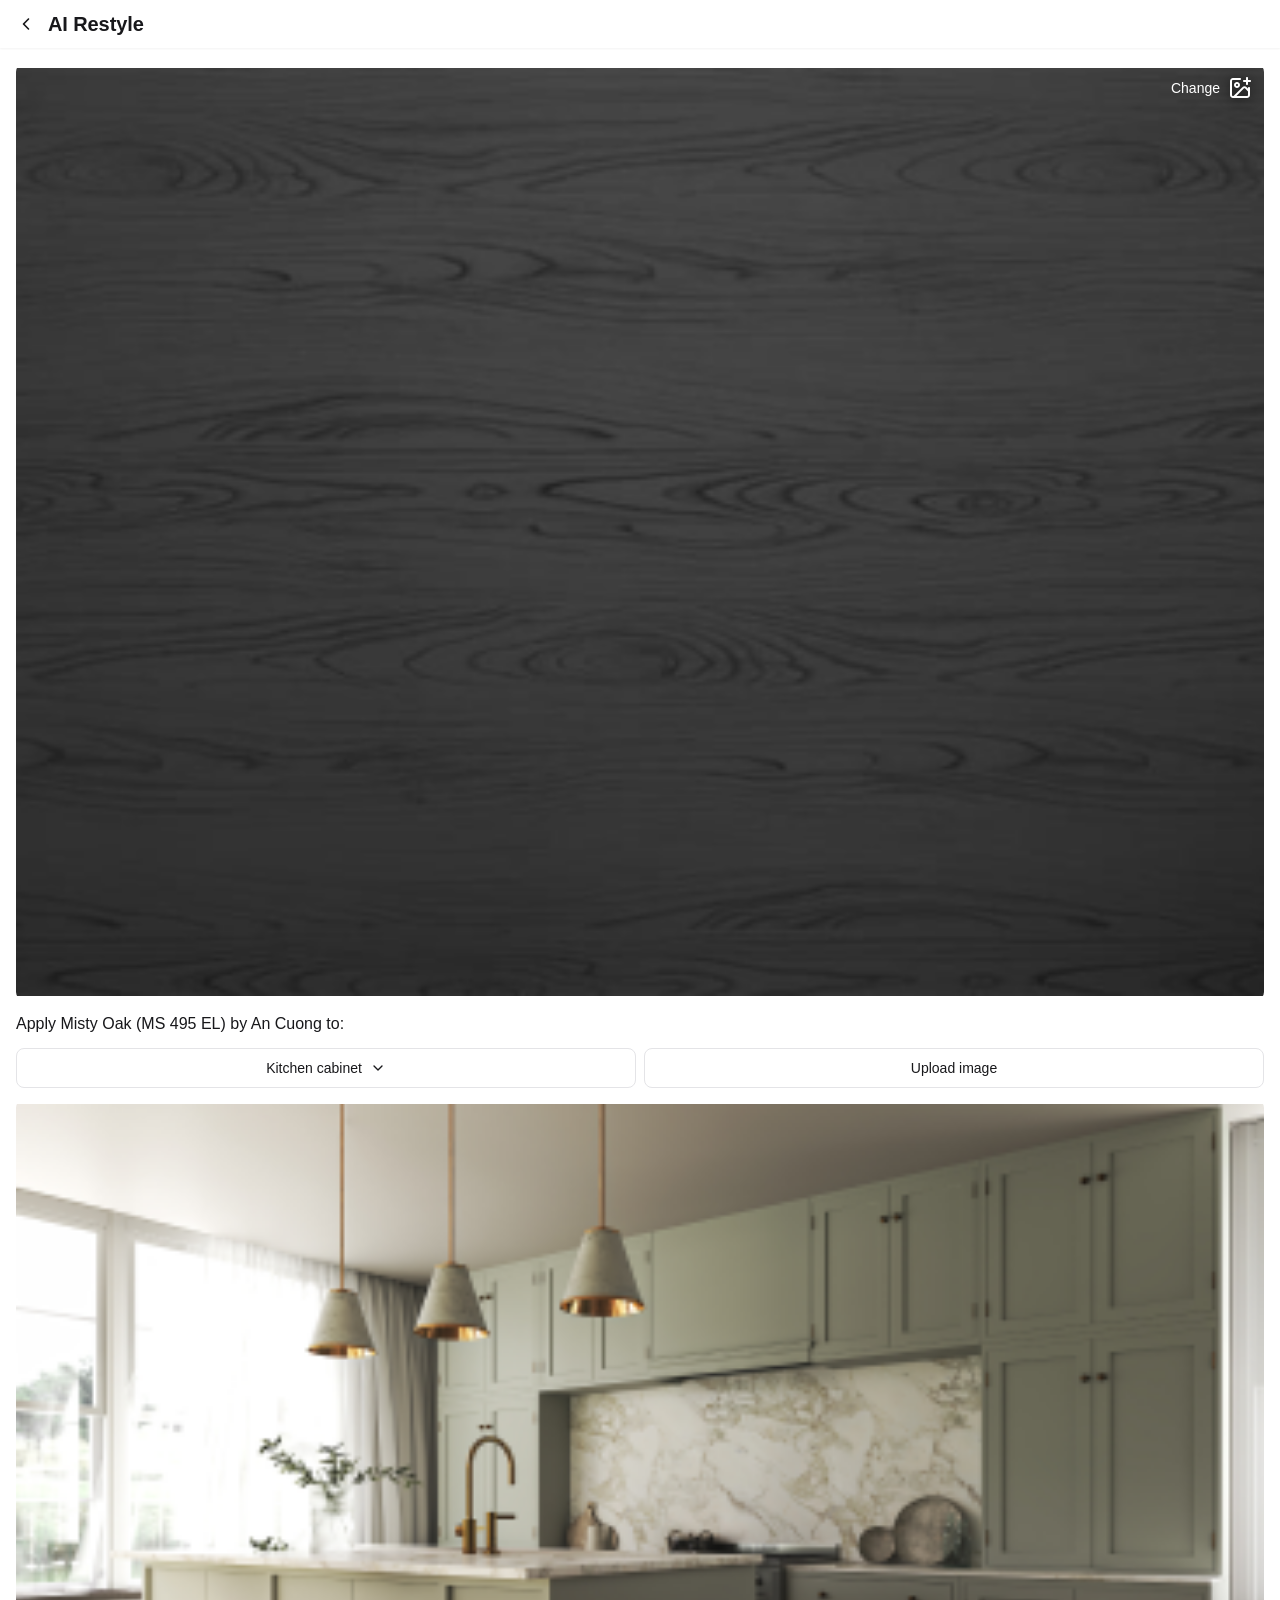
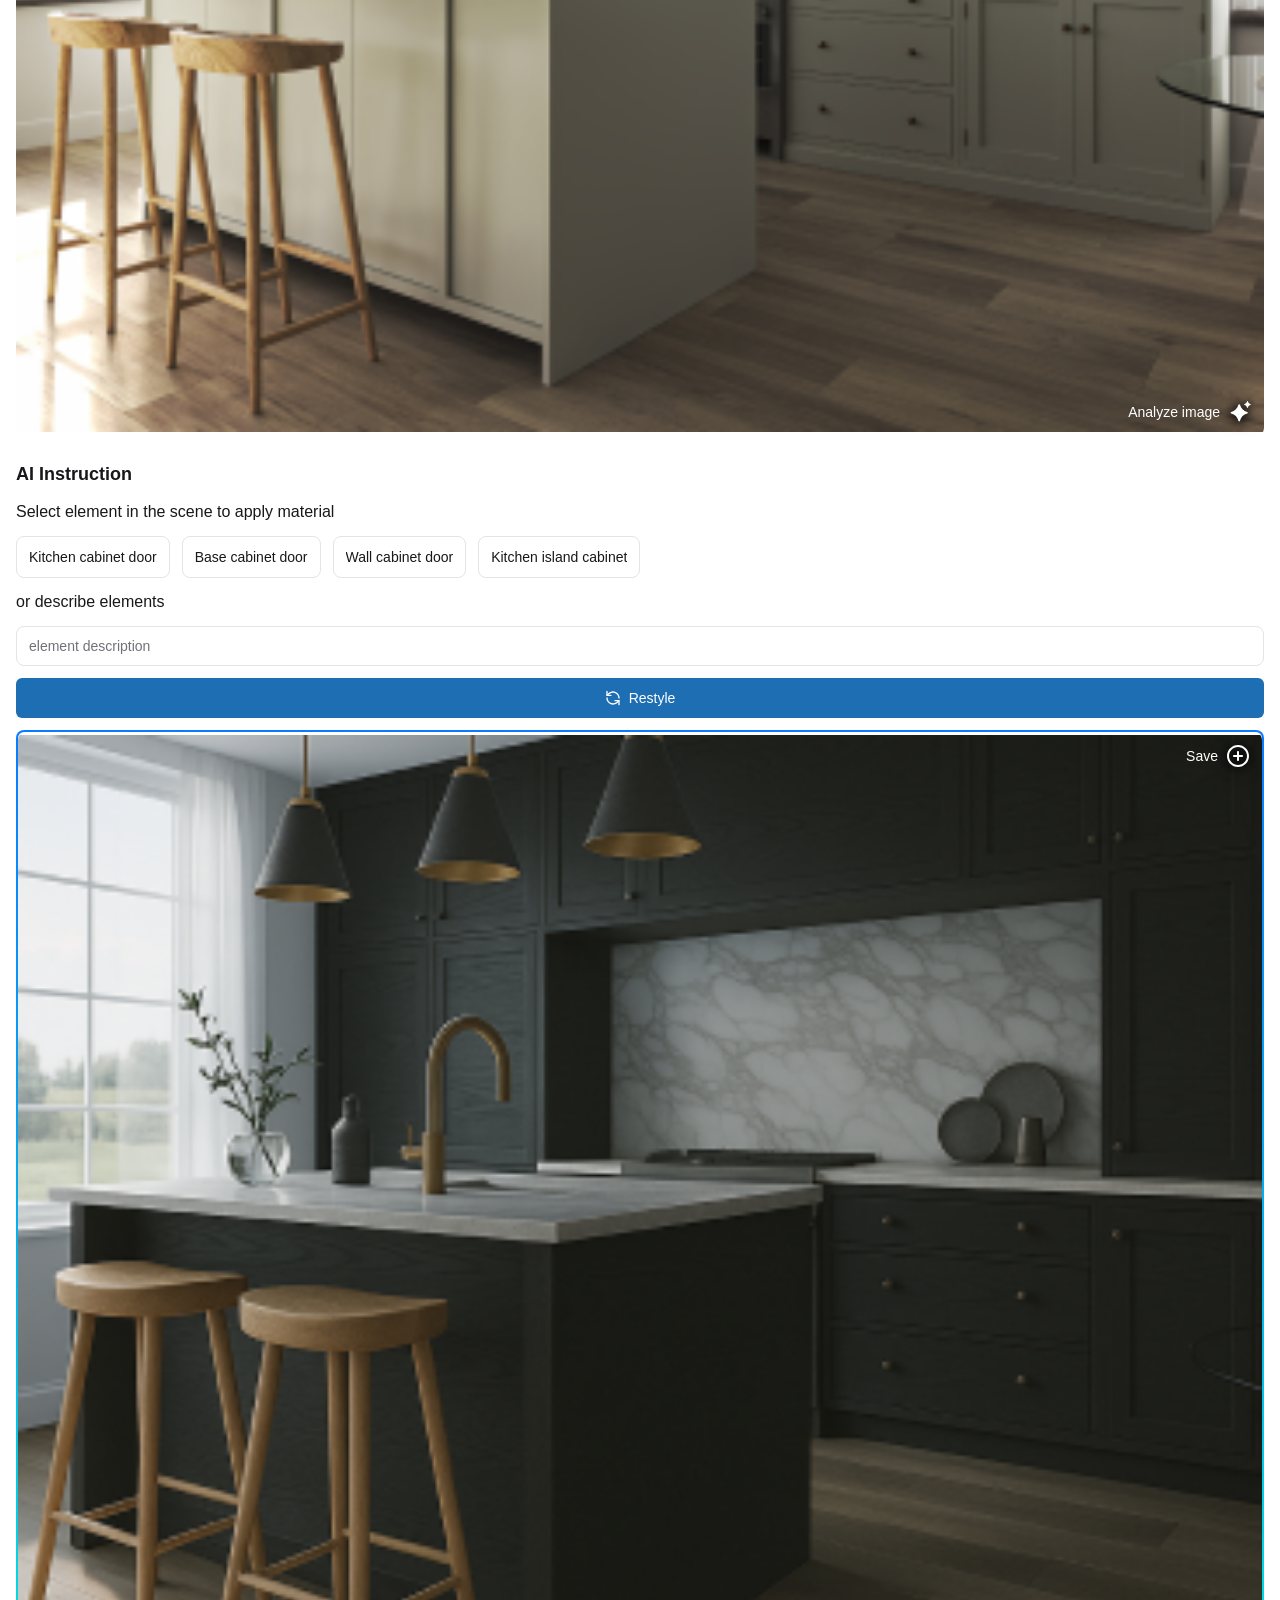
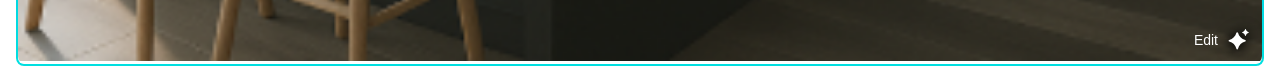
==== commit 799761dc: "feat: update ai-restyle page with new design and functionality" ====
--- a/ai-restyle/index.html
+++ b/ai-restyle/index.html
@@ -41,7 +41,9 @@
   <div class="restyle">
     <div class="nav-bar-top">
       <div class="header-1280">
-        <img class="back-icon" src="back-icon0.svg" />
+        <a href="../moodboard/moodboard.html" class="back-icon-link">
+          <img class="back-icon" src="back-icon0.svg" />
+        </a>
         <div class="ai-restyle">AI Restyle</div>
       </div>
     </div>
@@ -137,6 +139,13 @@
   
   <script>
     document.addEventListener('DOMContentLoaded', function() {
+      // Handle back button
+      const backButton = document.querySelector('.back-icon-link');
+      backButton.addEventListener('click', function(e) {
+        e.preventDefault();
+        window.location.href = '../moodboard/moodboard.html';
+      });
+
       // Xử lý dropdown
       const dropdown = document.querySelector('.dropdown');
       const dropdownItems = document.querySelectorAll('.dropdown-item');
--- a/ai-restyle/style.css
+++ b/ai-restyle/style.css
@@ -4,9 +4,10 @@
 }
 .restyle {
   background: #ffffff;
-  height: 1324px;
+  min-height: 100vh;
   position: relative;
   overflow-y: auto;
+  width: 100%;
 }
 .nav-bar-top {
   padding: 0px 12px 0px 16px;
@@ -15,7 +16,7 @@
   gap: 8px;
   align-items: center;
   justify-content: flex-start;
-  width: 390px;
+  width: 100%;
   height: 48px;
   position: fixed;
   left: 0px;
@@ -60,25 +61,24 @@
   gap: 12px;
   align-items: flex-start;
   justify-content: flex-start;
-  width: 390px;
+  width: 100%;
   position: relative;
   margin-top: 48px;
 }
 .image {
   border-radius: 8px;
-  align-self: stretch;
-  flex-shrink: 0;
-  height: 266px;
+  width: 100%;
   position: relative;
   overflow: hidden;
+  aspect-ratio: 4/3;
 }
 .image2 {
-  width: 358px;
-  height: 266px;
+  width: 100%;
+  height: 100%;
   position: absolute;
   left: 0px;
   top: 0px;
-  object-fit: cover;
+  object-fit: contain;
 }
 .button {
   border-radius: 8px;
@@ -154,17 +154,16 @@
   gap: 8px;
   align-items: flex-start;
   justify-content: flex-start;
-  align-self: stretch;
-  flex-shrink: 0;
-  position: relative;
-}
-.button2 {
+  width: 100%;
+  position: relative;
+}
+.button2, .button3 {
   background: var(--white, #ffffff);
   border-radius: 8px;
   border-style: solid;
   border-color: var(--zinc-200, #e4e4e7);
   border-width: 1px;
-  padding: 8px 12px 8px 12px;
+  padding: 8px 12px;
   display: flex;
   flex-direction: row;
   gap: 8px;
@@ -174,6 +173,7 @@
   height: 40px;
   position: relative;
   cursor: pointer;
+  min-width: 0;
 }
 .kitchen-cabinet {
   color: var(--zinc-900, #18181b);
@@ -196,25 +196,6 @@
   overflow: visible;
   transition: transform 0.2s ease;
 }
-.button3 {
-  background: var(--white, #ffffff);
-  border-radius: 8px;
-  border-style: solid;
-  border-color: var(--zinc-200, #e4e4e7);
-  border-width: 1px;
-  padding: 8px 12px 8px 12px;
-  display: flex;
-  flex-direction: row;
-  gap: 16px;
-  align-items: center;
-  justify-content: center;
-  flex: 1;
-  height: 40px;
-  position: relative;
-  cursor: pointer;
-  transition: all 0.2s ease;
-}
-
 .button3:hover {
   background: var(--zinc-50, #fafafa);
   border-color: var(--zinc-300, #d4d4d8);
@@ -247,7 +228,9 @@
   justify-content: center;
   position: absolute;
   right: 12px;
-  top: 230px;
+  bottom: 12px;
+  cursor: pointer;
+  transition: all 0.2s ease;
 }
 .analyze-image {
   color: #ffffff;
@@ -310,26 +293,24 @@
   justify-content: flex-start;
   flex-wrap: wrap;
   align-content: flex-start;
-  flex-shrink: 0;
-  width: 358px;
-  height: 93px;
+  width: 100%;
   position: relative;
 }
 .item {
   background: var(--white, #ffffff);
   border-radius: 8px;
   border: 1px solid var(--zinc-200, #e4e4e7);
-  padding: 8px 12px 8px 12px;
-  display: flex;
-  flex-direction: row;
-  gap: 8px;
-  align-items: center;
-  justify-content: flex-start;
-  align-self: stretch;
-  flex-shrink: 0;
+  padding: 8px 12px;
+  display: flex;
+  flex-direction: row;
+  gap: 8px;
+  align-items: center;
+  justify-content: flex-start;
   position: relative;
   cursor: pointer;
   transition: all 0.2s ease;
+  width: fit-content;
+  min-width: 0;
 }
 
 .item:hover {
@@ -386,7 +367,9 @@
   line-height: var(--body-medium-line-height, 24px);
   font-weight: var(--body-medium-font-weight, 500);
   position: relative;
-  flex: 1;
+  white-space: nowrap;
+  overflow: hidden;
+  text-overflow: ellipsis;
   cursor: pointer;
 }
 .or-describe-elements {
@@ -478,19 +461,18 @@
                     linear-gradient(180deg, rgba(10, 122, 255, 1) 0%, rgba(0, 223, 224, 1) 100%);
   background-origin: border-box;
   background-clip: padding-box, border-box;
-  flex-shrink: 0;
-  width: 357px;
-  height: 266px;
+  width: 100%;
   position: relative;
   overflow: hidden;
+  aspect-ratio: 4/3;
 }
 .image4 {
-  width: 357px;
-  height: 266px;
+  width: 100%;
+  height: 100%;
   position: absolute;
   left: 0px;
   top: 0px;
-  object-fit: cover;
+  object-fit: contain;
   border-radius: 8px;
 }
 .button7 {
@@ -577,3 +559,15 @@
 .dropdown.active .icon-chevron-down {
   transform: rotate(180deg);
 }
+
+.back-icon-link {
+  display: flex;
+  align-items: center;
+  justify-content: center;
+  cursor: pointer;
+  transition: opacity 0.2s ease;
+}
+
+.back-icon-link:hover {
+  opacity: 0.8;
+}
